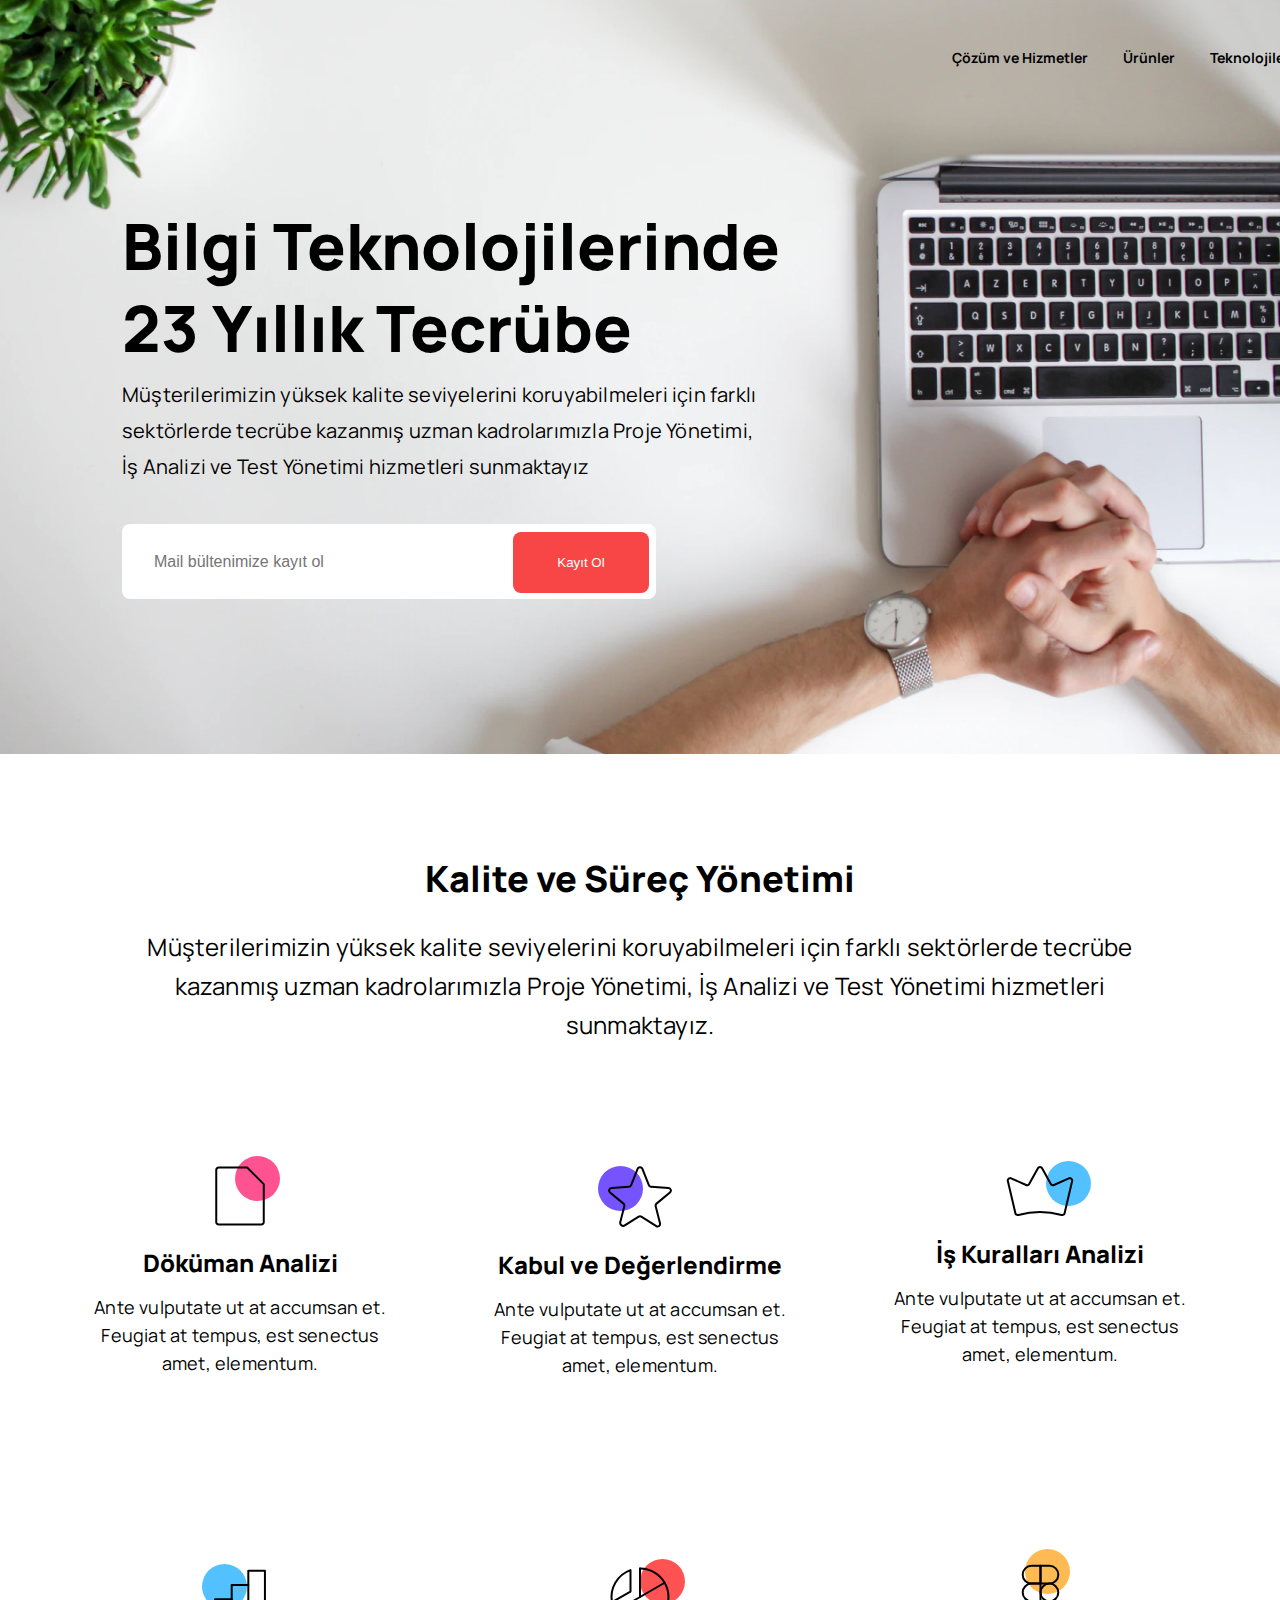
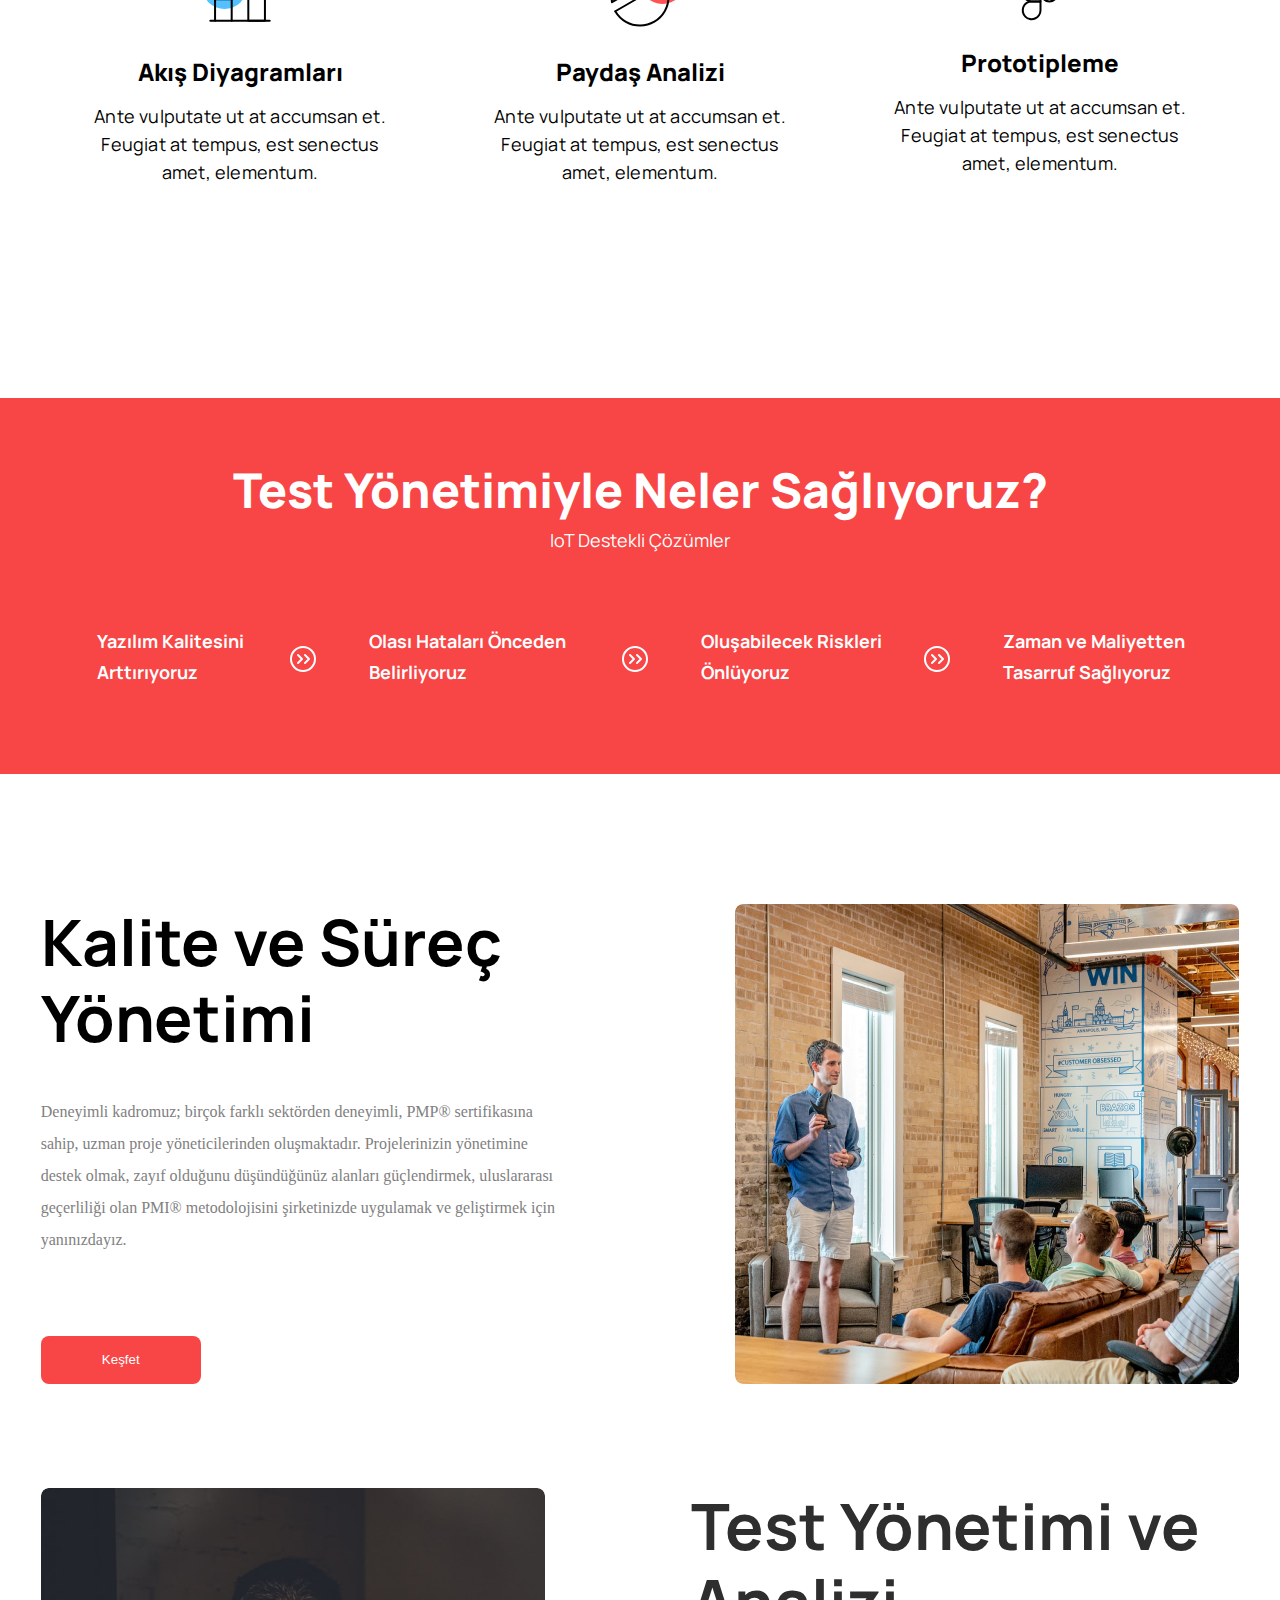
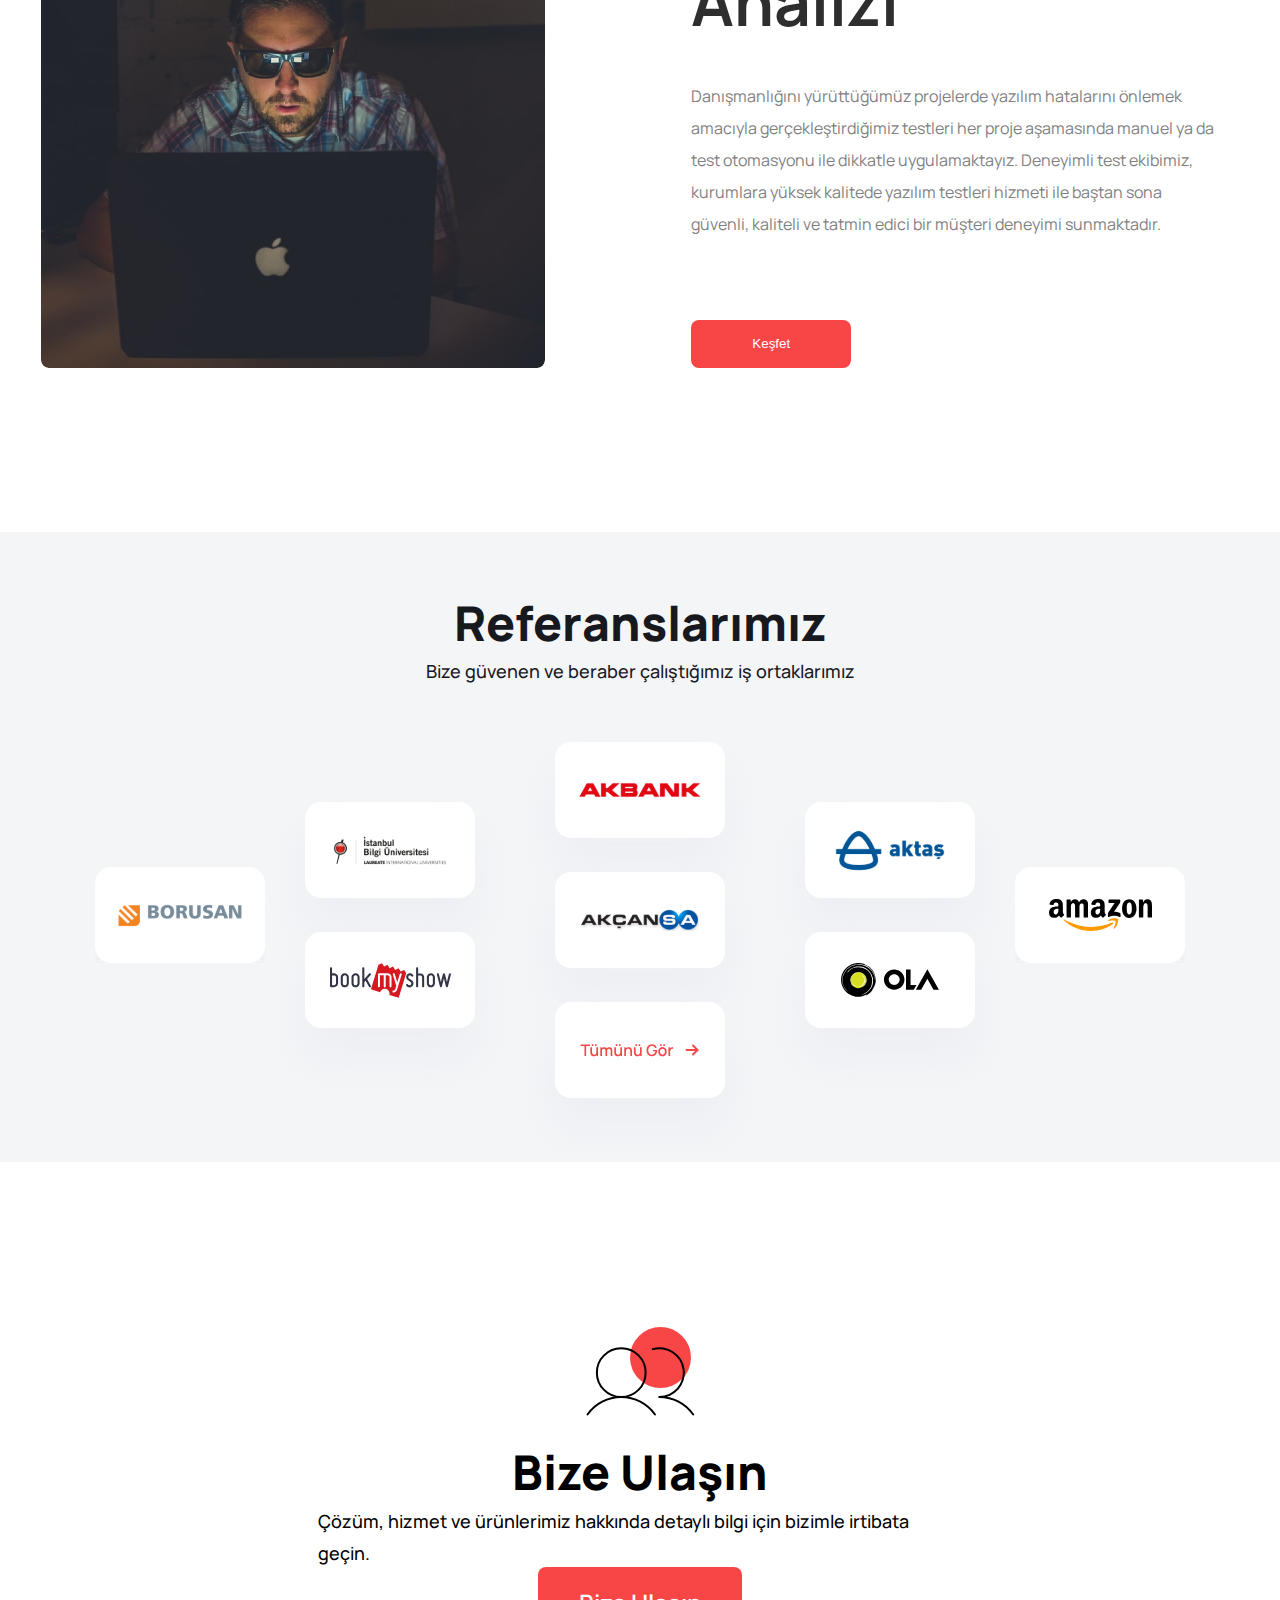
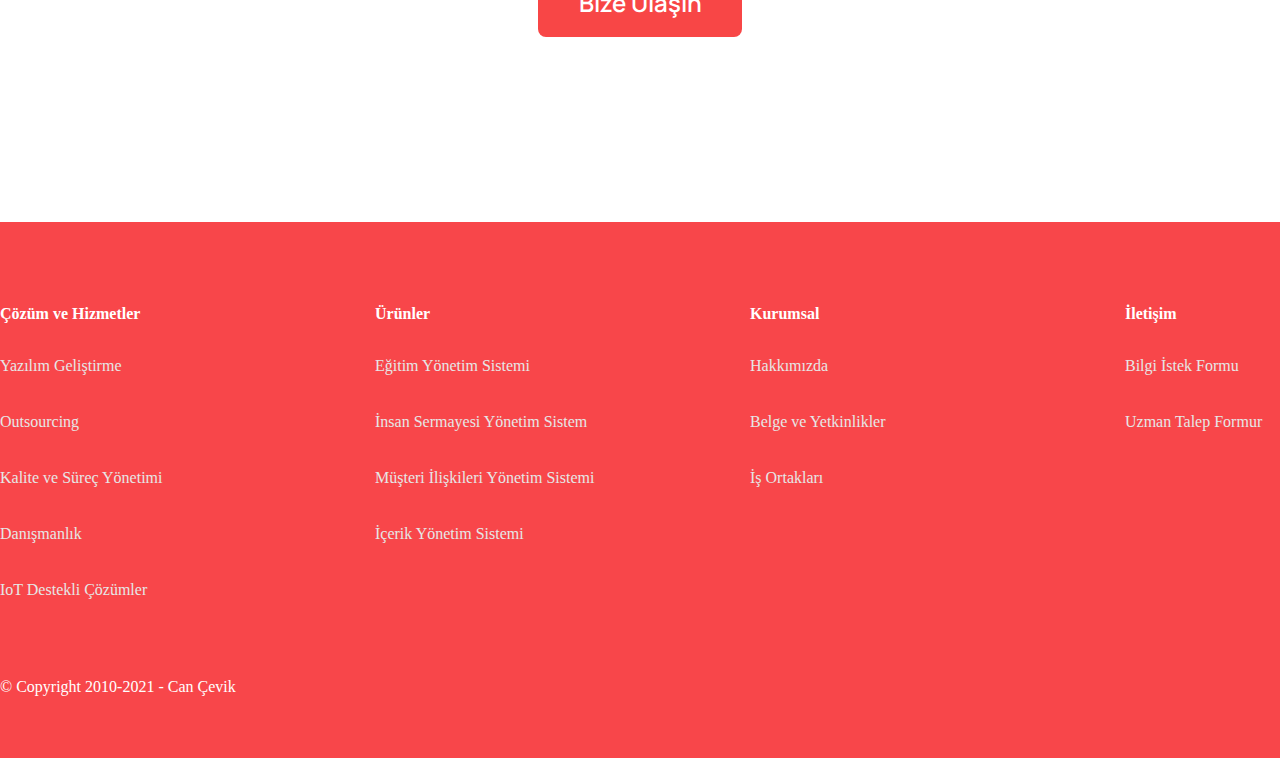
==== index.html @ ff7a82fe "fixed hamburger-menu" ====
<!DOCTYPE html>
<html lang="en">
<head>
    <meta charset="UTF-8">
    <title>Title</title>
    <meta charset="UTF-8">
    <meta name="viewport"
          content="width=device-width, user-scalable=no, initial-scale=1.0, maximum-scale=1.0, minimum-scale=1.0">
    <meta http-equiv="X-UA-Compatible" content="ie=edge">
    <link rel="stylesheet" href="style.css">
    <link rel="preconnect" href="https://fonts.googleapis.com">
    <link rel="preconnect" href="https://fonts.gstatic.com" crossorigin>
    <link href="https://fonts.googleapis.com/css2?family=Manrope:wght@200&display=swap" rel="stylesheet">
    <link rel="preconnect" href="https://fonts.gstatic.com" crossorigin>

    <link rel="preconnect" href="https://fonts.googleapis.com">
    <link rel="preconnect" href="https://fonts.gstatic.com" crossorigin>
</head>

<body>
<header>
    <div class="headerImg">
        <section class="container">
            <div class="sectionHeader">

                <div class="hamburger-menu">
                    <input id="menu__toggle" type="checkbox" />
                    <label class="menu__btn" for="menu__toggle">
                        <span></span>
                    </label>
                    <ul class="menu__box">
                        <li><a class="menu__item" href="#">Çözüm ve Hizmetler</a></li>
                        <li><a class="menu__item" href="#">Ürünler</a></li>
                        <li><a class="menu__item" href="#">Teknolojiler</a></li>
                        <li><a class="menu__item" href="#">İnsan Kaynakları</a></li>
                        <li><a class="menu__item" href="#">Kurumsal</a></li>
                    </ul>
                    <button class="btn1">İletişim</button>
                </div>

                <div class="links">
                    <ul>
                        <li class="headerLinks">
                            <a class="rel" href="#">
                                Çözüm ve Hizmetler
                            </a>
                        </li>
                        <li>
                            <a class="rel" href="#">
                                Ürünler
                            </a>
                        </li>
                        <li>
                            <a class="rel" href="#">
                                Teknolojiler
                            </a>
                        </li>
                        <li>
                            <a class="rel" href="#">
                                İnsan Kaynakları
                            </a>
                        </li>
                        <li>
                            <a class="rel" href="#">
                                Kurumsal
                            </a>
                        </li>
                        <button class="btn1">İletişim</button>
                    </ul>
                </div>
                <div class="headerInfo">
                    <h1 class="hText">Bilgi Teknolojilerinde 23 Yıllık Tecrübe</h1>
                    <h1 class="hText1">Müşterilerimizin yüksek kalite seviyelerini koruyabilmeleri için farklı sektörlerde tecrübe kazanmış uzman kadrolarımızla Proje Yönetimi, İş Analizi ve Test Yönetimi hizmetleri sunmaktayız</h1>
                    <div class="input_Button">
                        <input class="inputText" type="text"  placeholder="Mail bültenimize kayıt ol">
                        <button class="btn2">Kayıt Ol</button>
                    </div>
                </div>
            </div>
        </section>
    </div>
</header>

<div>
    <h1 class="bodyText">Kalite ve Süreç Yönetimi</h1>
    <h1 class="bodyText1">Müşterilerimizin yüksek kalite seviyelerini koruyabilmeleri için farklı sektörlerde tecrübe kazanmış uzman kadrolarımızla Proje Yönetimi, İş Analizi ve Test Yönetimi hizmetleri sunmaktayız.</h1>
</div>

<section class="container">
    <div class="sectionWrapper">
        <div class="wrapper">
            <div class="card">
                <div>
                    <img class="pinkBall" src="Images/PinkEllipse.svg" alt="pinkEllipse">
                    <img class="vectors" src="Images/VectorFile.svg" alt="vector">
                </div>
                <h1 class="cardInfo">Döküman Analizi</h1>
                <h1 class="cardText">Ante vulputate ut at accumsan et. Feugiat at tempus, est senectus amet, elementum.</h1>
            </div>
            <div class="card">
                <div>
                    <img class="purpleBall" src="Images/PurpleElipse.svg" alt="purpleEllipse">
                    <img class="vectors" src="Images/VectorStar.svg" alt="vector">
                </div>
                <h1 class="cardInfo">Kabul ve Değerlendirme</h1>
                <h1 class="cardText">Ante vulputate ut at accumsan et. Feugiat at tempus, est senectus amet, elementum.</h1>
            </div>
            <div class="card">
                <div>
                    <img class="blueBall" src="Images/BlueElipse.svg" alt="blueEllipse">
                    <img class="vectors" src="Images/VectorCrown.svg" alt="vector">
                </div>

                <h1 class="cardInfo">İş Kuralları Analizi</h1>
                <h1 class="cardText">Ante vulputate ut at accumsan et. Feugiat at tempus, est senectus amet, elementum.</h1>
            </div>
            <div class="card">
                <div>
                    <img class="blueBall1" src="Images/BlueElipse.svg" alt="blueEllipse1">
                    <img class="vectors" src="Images/ChartBar.svg" alt="vector">
                </div>

                <h1 class="cardInfo">Akış Diyagramları</h1>
                <h1 class="cardText">Ante vulputate ut at accumsan et. Feugiat at tempus, est senectus amet, elementum.</h1>
            </div>
            <div class="card">
                <div>
                    <img class="redBall" src="Images/RedEllipse.svg" alt="redEllipse">
                    <img class="vectors" src="Images/ChartPieSlice.svg" alt="vector">
                </div>

                <h1 class="cardInfo">Paydaş Analizi</h1>
                <h1 class="cardText">Ante vulputate ut at accumsan et. Feugiat at tempus, est senectus amet, elementum.</h1>
            </div>
            <div class="card">
                <div>
                    <img class="yellowBall" src="Images/YellowEllipse.svg" alt="yellowEllipse">
                    <img class="vectors" src="Images/FigmaLogo.svg" alt="vector">
                </div>

                <h1 class="cardInfo">Prototipleme</h1>
                <h1 class="cardText">Ante vulputate ut at accumsan et. Feugiat at tempus, est senectus amet, elementum.</h1>
            </div>
        </div>
    </div>
</section>

<section class="container">
    <div class="sectionRedBackground">
        <div class="backgroundRed">
            <div class="title">
                <h1 class="sectionTitle">Test Yönetimiyle Neler Sağlıyoruz?</h1>
                <h1 class="description">IoT Destekli Çözümler</h1>
            </div>
            <div class="block">
                <div class="firstBlock">
                    <h1 class="insideTitle">Yazılım Kalitesini Arttırıyoruz</h1>
                    <img class="circle"  src="Images/CaretCircleDoubleRight.svg" alt="">
                </div>
                <div class="secondBlock">
                    <h1 class="insideTitle2">Olası Hataları Önceden Belirliyoruz</h1>
                    <img class="circle" src="Images/CaretCircleDoubleRight.svg" alt="">
                </div>
                <div class="thirdBlock">
                    <h1 class="insideTitle3">Oluşabilecek Riskleri Önlüyoruz</h1>
                    <img class="circle" src="Images/CaretCircleDoubleRight.svg" alt="">
                </div>
                <div class="fourthBlock">
                    <h1 class="insideTitle4">Zaman ve Maliyetten Tasarruf Sağlıyoruz</h1>
                </div>
            </div>
        </div>
    </div>
</section>

<section class="container">
    <div class="sectionContainer">
        <div class="insideCont">
            <h1 class="bodyText2">Kalite ve Süreç Yönetimi</h1>
            <h1 class="bodyText3">Deneyimli kadromuz; birçok farklı sektörden deneyimli, PMP® sertifikasına sahip, uzman proje yöneticilerinden oluşmaktadır. Projelerinizin yönetimine destek olmak, zayıf olduğunu düşündüğünüz alanları güçlendirmek, uluslararası geçerliliği olan PMI® metodolojisini şirketinizde uygulamak ve geliştirmek için yanınızdayız.</h1>
            <button class="btn3">Keşfet</button>
        </div>
        <div class="illustrationCon">
            <img class="illustration" src="Images/Illustration.png" alt="">
        </div>
    </div>
    <div class="section_container">
        <div class="illustrationCon2">
            <img class="illustration2" src="Images/Illustration2.png" alt="">
        </div>
        <div class="insideCont2">
            <h1 class="bodyText4">Test Yönetimi ve Analizi</h1>
            <h1 class="bodyText5">Danışmanlığını yürüttüğümüz projelerde yazılım hatalarını önlemek amacıyla gerçekleştirdiğimiz testleri her proje aşamasında manuel ya da test otomasyonu ile dikkatle uygulamaktayız. Deneyimli test ekibimiz, kurumlara yüksek kalitede yazılım testleri hizmeti ile baştan sona güvenli, kaliteli ve tatmin edici bir müşteri deneyimi sunmaktadır.</h1>
            <button class="btn3">Keşfet</button>
        </div>
    </div>
</section>

<section class="container">
    <div class="ad">
        <div class="sectionServices">
            <div class="titleServices">
                <h1>Referanslarımız</h1>
            </div>
            <div class="descriptionServices">
                <h1>Bize güvenen ve beraber çalıştığımız iş ortaklarımız</h1>
            </div>
            <div class="block">
                <div class="imageBlock">
                    <div class="first_img">
                        <img src="Images/1service.svg" alt="">
                    </div>
                    <div class="second_img">
                        <img src="Images/2service.svg" alt="">
                        <img src="Images/3service.svg" alt="">
                    </div>
                    <div class="third_img">
                        <img src="Images/4service.svg" alt="">
                        <img src="Images/5service.svg" alt="">
                        <img src="Images/6service.svg" alt="">
                    </div>
                    <div class="fourth_img">
                        <img src="Images/7service.svg" alt="">
                        <img src="Images/8service.svg" alt="">
                    </div>
                    <div class="fifth_img">
                        <img src="Images/9service.svg" alt="">
                    </div>
                </div>
            </div>
        </div>
    </div>
</section>

<section class="container">
    <div class="sectionUsers">
        <div class="users">
            <img class="redEllipse" src="Images/redBall2.svg" alt="redBall1">
            <img class="usersImg" src="Images/Users.svg" alt="ImageUsers">
        </div>
        <div class="titleUsers">
            <h1 class="usersLabel">Bize Ulaşın</h1>
            <h1 class="usersDescription">Çözüm, hizmet ve ürünlerimiz hakkında detaylı bilgi için bizimle irtibata geçin.</h1>
        </div>
        <div class="btn4Block">
            <button class="btn4">Bize Ulaşın</button>
        </div>
    </div>
</section>
</body>


<footer class="footer">
    <section class="container">
        <div class="footerSection">
            <div class="link">
                <h2>Çözüm ve Hizmetler</h2>
                <nav class="footerLinks">
                    <ul class="text_links">
                        <li>
                            <a class="text" href="#">Yazılım Geliştirme</a>
                        </li>
                        <li>
                            <a class="text" href="#">Outsourcing</a>
                        </li>
                        <li>
                            <a class="text" href="#">Kalite ve Süreç Yönetimi</a>
                        </li>
                        <li>
                            <a class="text" href="#">Danışmanlık</a>
                        </li>
                        <li>
                            <a class="text" href="#">IoT Destekli Çözümler</a>
                        </li>
                    </ul>
                </nav>
            </div>
            <div class="title2">
                <h2>Ürünler</h2>
                <nav class="footerLinks">
                    <ul class="text_links">
                        <li>
                            <a class="text" href="#">Eğitim Yönetim Sistemi</a>
                        </li>
                        <li>
                            <a class="text" href="#">İnsan Sermayesi Yönetim Sistem</a>
                        </li>
                        <li>
                            <a class="text" href="#">Müşteri İlişkileri Yönetim Sistemi</a>
                        </li>
                        <li>
                            <a class="text" href="#">İçerik Yönetim Sistemi</a>
                        </li>
                    </ul>
                </nav>
            </div>
            <div class="title2">
                <h2>Kurumsal</h2>
                <nav class="footerLinks">
                    <ul class="text_links">
                        <li>
                            <a class="text" href="#">Hakkımızda</a>
                        </li>
                        <li>
                            <a class="text" href="#">Belge ve Yetkinlikler</a>
                        </li>
                        <li>
                            <a class="text" href="#">İş Ortakları</a>
                        </li>
                    </ul>
                </nav>
            </div>
            <div class="title2">
                <h2>İletişim</h2>
                <nav class="footerLinks">
                    <ul class="text_links">
                        <li>
                            <a class="text" href="#">Bilgi İstek Formu</a>
                        </li>
                        <li>
                            <a class="text" href="#">Uzman Talep Formur</a>
                        </li>
                    </ul>
                </nav>
            </div>
        </div>

        <div class="lowerBLock">
            <div class="textFooter">
                <h2 class="footerText">© Copyright 2010-2021 - Can Çevik</h2>
            </div>
            <div class="logs">
                <img src="Images/MediumLogo.svg" alt="">
                <img src="Images/LinkedinLogo.svg" alt="">
                <img src="Images/TwitterLogo.svg" alt="">
                <img src="Images/InstagramLogo.svg" alt="">
                <img src="Images/FacebookLogo.svg" alt="">
            </div>
        </div>
    </section>
</footer>
</html>
---- style.css ----
body {
    padding: 0;
    margin: 0;
}

.container{
    width: 100%;
}

.sectionHeader{
    width: 1800px;
    margin: 0 auto;
}

.headerImg{
    background: url(Images/Rectangle1.png) no-repeat;
    background-size: 100% 100%;
    width: 100%;
    height: 754px;
}

/*hamburger-menu*/
.hamburger-menu{
    display: none;
}

.menu__btn {
    align-items: center;
    position: absolute;
    top: 43px;
    left: 25px;
    width: 26px;
    cursor: pointer;
}

.menu__btn > span,
.menu__btn > span::before,
.menu__btn > span::after {
    position: absolute;
    width: 25px;
    height: 3px;
    background-color: #616161;
    z-index:2;
}
.menu__btn > span::before {
    content: '';
    top: -8px;
}
.menu__btn > span::after {
    content: '';
    top: 8px;
}

.menu__box {
    text-align: center;
    display: block;
    position: absolute;
    top: 0;
    left: -100%;
    width: 100%;
    height: 215px;
    margin: 0;
    padding: 70px 0;
    list-style: none;
    z-index: 1;
    background-color: #ECEFF1;
    box-shadow: 1px 0 6px rgba(0, 0, 0, .2);
}

.menu__item {
    margin-left: 0;
    display: block;
    padding: 12px;
    color: #333;
    font-family: Manrope;
    font-size: 18px;
    font-weight: 600;
    text-decoration: none;
}
.menu__item:hover {
    text-decoration: underline;
}

#menu__toggle {
    opacity: 0;
}

#menu__toggle:checked ~ .menu__btn > span {
    transform: rotate(45deg);
}
#menu__toggle:checked ~ .menu__btn > span::before {
    top: 0;
    transform: rotate(0);
}
#menu__toggle:checked ~ .menu__btn > span::after {
    top: 0;
    transform: rotate(90deg);
}
#menu__toggle:checked ~ .menu__box {
    visibility: visible;
    left: 0;
}

.links ul{
    justify-content: flex-end;
    align-items: center;
    display: flex;
    padding-top: 50px;
    height: 15px;
    margin-right: 130px;
}

.rel:hover{
    text-decoration: underline;
}

ul{
    margin-top: 0;
    list-style-type: none;
}

li a{
    font-family: Manrope;
    text-decoration: none;
    color: #000000;
    margin-left: 35px;
    font-weight: 700;
    font-size: 14px;
}

.headerLinks{
    list-style-type: none;
    font-family: Manrope;
    font-size: 10px;
    text-align: center;
}

.btn1{
    background-color: #F84646;
    width: 91px;
    height: 40px;
    margin-left: 40px;
    top: 20px;
    border-radius: 5px;
    color: #FFFFFF;
    border: none;
    display: flex;
    flex-direction: row;
    justify-content: center;
    align-items: center;
    padding: 10px 20px;
}

.btn1:hover{
    background: #d44242;
    cursor: pointer;
}

.hText{
    width: 665px;
    height: 164px;
    top: 160px;
    font-family: Manrope;
    font-style: normal;
    font-weight: 800;
    font-size: 64px;
    line-height: 82px;
}

.hText1{
    width: 650px;
    height: 99px;

    margin-top: -35px;
    font-family: Manrope;
    font-style: normal;
    font-weight: 400;
    font-size: 20px;
    line-height: 36px;
    letter-spacing: 0.2px;
    color: #000000;
}

.inputText{
    margin-top: 35px;
    font-size: 16px;
    padding-left: 32px;
    padding-right: 202px;
    width: 300px;
    height: 73px;
    left: 122px;
    border-radius: 8px;
    border-style: none;
}

.headerInfo{
    padding-left: 122px;
    margin-top: 140px;
}

.bodyText{
    margin-top: 100px;
    font-family: Manrope;
    font-style: normal;
    font-weight: 800;
    font-size: 36px;
    line-height: 49px;
    text-align: center;
}

.bodyText1{
    margin-left: auto;
    margin-right: auto;
    text-align: center;
    width: 994px;
    height: 109px;
    font-family: Manrope;
    font-style: normal;
    font-weight: normal;
    font-size: 24px;
    line-height: 39px;
    letter-spacing: 0.2px;
}

.btn2{
    position: relative;
    left: -147px;
    background-color: #F84646;
    width: 136px;
    height: 61px;
    border-radius: 8px;
    border: none;
    color: #FFFFFF;
}

.btn2:hover{
    background: #d44242;
    cursor: pointer;
}

.sectionWrapper{
    display: flex;
    flex-direction: row;
    width: 1200px;
    margin: 0 auto;
    margin-top: 30px;
}

.wrapper {
    margin-top: 100px;
    display: grid;
    grid-template-columns: 1fr 1fr 1fr;
    grid-column-gap: -20px;
    background: #e3e8e5;
    width: 100%;
    height: 800px;
}

.card{
    text-align: center;
    margin-left: auto;
    margin-right: auto;
    background: white;
    width: 100%;
    height: auto;
}

.cardInfo{
    margin-left: auto;
    margin-right: auto;
    width: 284px;
    height: 31px;
    font-family: Manrope;
    font-style: normal;
    font-weight: 800;
    font-size: 24px;
    line-height: 33px;
}

.cardText{
    margin-left: auto;
    margin-right: auto;
    width: 298px;
    height: 84px;
    font-family: Manrope;
    font-style: normal;
    font-weight: normal;
    font-size: 18px;
    line-height: 28px;
    letter-spacing: 0.2px;
}

.vectors{
    text-align: center;
}

.vectors{
    position: relative;
}

.vectors:hover{
    cursor: pointer;
}

.cardInfo:hover{
    text-decoration: underline;
    cursor: pointer;
}

.pinkBall{
    position: absolute;
    margin-left: 20px;
    margin-top: -10px;
}

.purpleBall{
    position: absolute;
    margin-left: -10px;
}

.blueBall{
    position: absolute;
    margin-left: 40px;
    margin-top: -5px;
}

.blueBall1{
    position: absolute;
    margin-top: 5px;
}

.redBall{
    position: absolute;
    margin-left: 38px;
}

.yellowBall{
    position: absolute;
    margin-top: -10px;
    margin-left: 18px;
}

.sectionRedBackground{
    width: 100%;
    margin: 0 auto;
}

.backgroundRed{
    width: 100%;
    background: #F84646;
    height: 376px;
}

.bodyText2{
    width: 608px;
    height: 152px;
    font-family: Manrope;
    font-style: normal;
    font-weight: bold;
    font-size: 64px;
    line-height: 76px;
}

.title{
    width: 100%;
    margin: 0 auto;
}

.sectionTitle {
    margin-left: auto;
    margin-right: auto;
    text-align: center;
    padding-top: 60px;
    width: 836px;
    height: 64px;
    font-family: Manrope;
    font-style: normal;
    font-weight: 800;
    font-size: 48px;
    line-height: 64px;
    font-feature-settings: 'liga' off;
    color: #FFFFFF;
}

.description{
    text-align: center;
    margin-top: -30px;
    margin-left: auto;
    margin-right: auto;
    width: 836px;
    height: 32px;
    font-family: Manrope;
    font-style: normal;
    font-weight: normal;
    font-size: 18px;
    line-height: 32px;
    font-feature-settings: 'liga' off;
    color: #FFFFFF;
}

.insideTitle{
    display: flex;
    width: 170px;
    height: 62px;
    margin-left: 50px;
    font-family: Manrope;
    font-style: normal;
    font-weight: bold;
    font-size: 18px;
    line-height: 31px;
    font-feature-settings: 'liga' off;
    color: #FFFFFF;
}

.insideTitle:hover{
    text-decoration: underline;
    cursor: pointer;
}

.block{
    justify-content: center;
    margin-top: 70px;
    display: flex;
}

.firstBlock{
    display: flex;
}

.insideTitle2{
    width: 230px;
    height: 62px;
    margin-left: 50px;
    font-family: Manrope;
    font-style: normal;
    font-weight: bold;
    font-size: 18px;
    line-height: 31px;
    font-feature-settings: 'liga' off;
    color: #FFFFFF;
}

.insideTitle2:hover{
    text-decoration: underline;
    cursor: pointer;
}

.secondBlock{
    display: flex;
}

.circle{
    width: 32px;
    height: 32px;
    margin-top: 30px;
    margin-left: 20px;
}

.thirdBlock{
    display: flex;
}

.insideTitle3{
    width: 200px;
    height: 62px;
    margin-left: 50px;
    font-family: Manrope;
    font-style: normal;
    font-weight: bold;
    font-size: 18px;
    line-height: 31px;
    font-feature-settings: 'liga' off;
    color: #FFFFFF;
}

.insideTitle3:hover{
    text-decoration: underline;
    cursor: pointer;
}

.insideTitle4{
    width: 230px;
    height: 62px;
    margin-left: 50px;
    font-family: Manrope;
    font-style: normal;
    font-weight: bold;
    font-size: 18px;
    line-height: 31px;
    font-feature-settings: 'liga' off;
    color: #FFFFFF;
}

.insideTitle4:hover{
    text-decoration: underline;
    cursor: pointer;
}

.bodyText2{
    margin: 0;
    width: 520px;
    height: 152px;
    font-family: Manrope;
    font-style: normal;
    font-weight: bold;
    font-size: 64px;
    line-height: 76px;
}

.sectionContainer{
    justify-content: space-between;
    display: flex;
    flex-direction: row;
    width: 1200px;
    margin: 0 auto;
    margin-top: 130px;
}

.insideCont{
    margin: 0 auto;
}

.insideCont2{
    margin: 0 auto;
    padding-left: 145px;
}

.bodyText3{
    margin-top:40px;
    width: 523px;
    height: 160px;
    font-style: normal;
    font-weight: normal;
    font-size: 16px;
    line-height: 32px;
    color: #808080;
}

.illustration{
    width: 504px;
    height: 480px;
    border-radius: 8px;
}

.illustrationCon{
    padding-left: 170px;
    margin: 0 auto;
}

.illustrationCon2{
    margin: 0 auto;
}

.btn3{
    flex-direction: row;
    justify-content: center;
    margin-top: 69px;
    align-items: center;
    width: 160px;
    height: 48px;
    background: #F84646;
    border-radius: 8px;
    border: none;
    color: white;
}

.btn3:hover{
    background: #d44242;
    cursor: pointer;
}

.section_container{
    justify-content: space-between;
    display: flex;
    flex-direction: row;
    width: 1200px;
    margin: 0 auto;
    margin-top: 100px;
}

.insideCont2{
    margin: 0 auto;
}

.illustration2{
    width: 504px;
    height: 480px;
    border-radius: 8px;
}

.bodyText4{
    margin: 0px;
    width: 548px;
    height: 152px;
    font-family: Manrope;
    font-style: normal;
    font-weight: bold;
    font-size: 64px;
    line-height: 76px;
    color: #2E2E2E;
}

.bodyText5{
    width: 523px;
    height: 160px;
    margin-top:40px;
    font-family: Manrope;
    font-style: normal;
    font-weight: normal;
    font-size: 16px;
    line-height: 32px;
    color: #808080;
}

.services{
    width: 100%;
    margin-top: 160px;
    height: 603px;
    background: #F4F5F7;
}

.sectionServices{
    width: 900px;
    margin: 0 auto;
}

.ad{
    display: flex;
    flex-direction: column;
    margin-top: 160px;
    height: 630px;
    background: #F4F5F7;
    color: #18191F;
}

.block{
    padding-top: 45px;
    width: 700px;
    margin: 0 auto;
}

.titleServices{
    margin: 0 auto;
    text-align: center;
    padding-top: 59px;
}

.titleServices h1{
    margin: 0;
    font-family: Manrope;
    height: 64px;
    font-size: 48px;
    font-weight: 800;
    line-height: 64px;
}

.descriptionServices{
    margin: 0 auto;
    text-align: center;
}

.descriptionServices h1{
    font-family: Manrope;
    margin: 0;
    font-size: 18px;
    font-weight: 500;
    line-height: 32px;
}

.imageBlock{
    display: flex;
    align-items: center;
}

.imageBlock img{
    margin-bottom: -50px;
}

.first_img{
    padding-bottom: 60px;
}

.fifth_img{
    padding-bottom: 60px;
}

.sectionUsers{
    width: 1200px;
    margin: 0 auto;
}

.users{
    text-align: center;
}

.usersImg{
    position: relative;
    margin-top: 160px;
}

.redEllipse {
    position: absolute;
    margin-top: 165px;
    margin-left: 50px;
}

.usersLabel{
    margin-top: 10px;
    margin-left: auto;
    margin-right: auto;
    width: 256px;
    height: 32px;
    font-family: Manrope;
    font-style: normal;
    font-weight: 800;
    font-size: 48px;
    line-height: 32px;
}

.usersDescription{
    margin-top: -15px;
    margin-left: auto;
    margin-right: auto;
    width: 645px;
    height: 32px;
    font-family: Manrope;
    font-style: normal;
    font-weight: 500;
    font-size: 18px;
    line-height: 32px;
}

.btn4{
    justify-content: center;
    align-items: center;
    width: 204px;
    height: 70px;
    color: #FFFFFF;
    background: #F84646;
    border-radius: 8px;
    border: none;
    font-family: Manrope;
    font-style: normal;
    font-weight: 600;
    font-size: 24px;
}

.btn4:hover{
    background: #d44242;
    cursor: pointer;
}

.btn4Block{
    margin-top: 30px;
    display: flex;
    justify-content: center;
}

.footer{
    background: #F8464A;
    height: 536px;
    margin-top: 185px;
}

.footerSection{
    width: 1500px;
    margin: 0 auto;
    display: grid;
    grid-template-columns: 1fr 1fr 1fr 1fr;
}

.text_links{
    padding: 0;
}

.text_links li{
    margin-top: 24px;
}

.link h2{
    font-family: Inter;
    font-style: normal;
    font-weight: bold;
    font-size: 16px;
    line-height: 24px;
    color: #FFFFFF;
    margin-top: 80px;
}

.title2 h2{
    font-family: Inter;
    font-style: normal;
    font-weight: bold;
    font-size: 16px;
    line-height: 24px;
    color: #FFFFFF;
    margin-top: 80px;
}

.footerLinks li{
    list-style-type: none;
    font-size: 16px;
    font-weight: 400;
    line-height: 32px;
}

.text{
    font-family: Inter;
    font-style: normal;
    font-weight: normal;
    font-size: 16px;
    line-height: 32px;
    margin-left: 0;
    text-decoration: none;
    color: #E6E6E6;
}

.lowerBLock{
    display: flex;
    width: 1500px;
    margin: 0 auto;
    margin-top: 35px;
}

.footerText{
    width: 400px;
    height: 32px;
    font-family: Inter;
    font-style: normal;
    font-weight: normal;
    font-size: 16px;
    line-height: 32px;
    color: #FFFFFF;
}

.text:hover{
    text-decoration: underline;
}

.logs{
    margin-left: 870px;
}

.logs img:hover{
    cursor: pointer;
    opacity: 0.33;
}

.logs img{
    padding-left: 10px;
}

@media only screen and (max-width: 1170px){
    .sectionWrapper{
        width: 1100px;
    }
}

@media only screen and (max-width: 1080px){
    .sectionWrapper{
        width: 900px;
    }
    .wrapper{
        display: grid;
        grid-template-columns: 1fr 1fr;
    }
}

@media only screen and (max-width: 980px){
    .bodyText1 {
        width: 800px;
        height: 150px;
    }

    .wrapper{
        margin-top: 20px;
    }

    .sectionWrapper{
        margin-top: 30px;
    }
}

@media only screen and (max-width: 850px){
    .sectionWrapper{
        width: 700px;
    }
    .wrapper{
        display: grid;
        grid-template-columns: 1fr 1fr;
    }
}

@media only screen and (max-width: 800px) {
    .bodyText1 {
        width: 500px;
        height: 200px;
    }
}

@media only screen and (max-width: 690px){
    .sectionWrapper{
        width: 600px;
    }
    .wrapper{
        display: grid;
        grid-template-columns: 1fr;
    }
}

@media only screen and (max-width: 600px){
    .sectionWrapper{
        width: 500px;
    }
}

/*adaptation for phone*/
@media only screen and (max-width: 576px) {

    /*header adaptation*/
    .sectionHeader{
        width: 335px;
    }

    .input_Button{
        text-align: center;
        margin: 0 auto;
    }

    .inputText{
        padding-left: 21px;
        width: 150px;
        height: 60px;
        padding-right: 164px;
        font-size: 14px;
    }

    .headerImg{
        background-size: cover;
        background: url(Images/Rectangle1.png) no-repeat center center;
        height: 601px;
    }

    /*hamburger menu show*/
    .hamburger-menu{
        display: block;
    }

    .btn1{
        display: flex;
        position: absolute;
        top: 25px;
        right: 25px;
        font-weight: bold;
        font-size: 14px;
    }

    .links ul{
        display: none;
    }

    .headerInfo{
        margin-top: 40px;
        padding-left: 0;
    }

    .hText{
        margin-top: 61px;
        width: 335px;
        height: 160px;
        font-size: 42px;
        line-height: 57px;
        text-align: center;
    }

    .hText1{
        width: 335px;
        height: 87px;
        font-size: 12px;
        line-height: 23px;
        text-align: center;
        margin-top: 30px;
    }

    .btn2{
        top: -57px;
        width: 90px;
        height: 50px;
        left: 115px;
    }

    /*first block adaptation*/
    .bodyText{
        width: 286px;
        height: 31px;
        font-weight: 800;
        font-size: 24px;
        line-height: 33px;
    }

    .bodyText1 {
        width: 334px;
        height: 109px;
        font-size: 12px;
        line-height: 22px;
    }

    .bodyText{
        margin-top: 60px;
        width: 286px;
        height: 31px;
        margin-left: auto;
        margin-right: auto;
        font-size: 24px;
    }

    .sectionWrapper{
        width: 335px;
    }

    .cardInfo{
        width: 284px;
        height: 31px;
        font-weight: 800;
        font-size: 24px;
        line-height: 33px;
    }

    .cardText{
        width: 298px;
        height: 84px;
        font-size: 18px;
        line-height: 28px;
        margin-top: 2px;
    }

    /*Red background adaptation*/
    .backgroundRed{
        margin-top: 700px;
        height: 880px;
    }

    .sectionTitle{
        padding-top: 40px;
        width: 335px;
        height: 94px;
        font-size: 36px;
        line-height: 47px;
        text-align: center;
    }

    .description{
        width: 190px;
        height: 32px;
        font-size: 14px;
        line-height: 32px;
        text-align: center;
    }

    .block{
        width: 100%;
        display: flex;
        flex-direction: column;
        align-items: center;
    }

    .firstBlock{
        display: flex;
        flex-direction: column;
        align-items: center;
    }

    .insideTitle{
        margin: 0;
        text-align: center;
    }

    .insideTitle2{
        margin: 0;
        text-align: center;
    }

    .insideTitle3{
        margin: 0;
        text-align: center;
    }

    .insideTitle4{
        margin: 0;
        text-align: center;
    }

    .secondBlock{
        display: flex;
        flex-direction: column;
        align-items: center;
        margin-top: 44px;
    }

    .thirdBlock{
        margin-top: 44px;
        display: flex;
        flex-direction: column;
        align-items: center;
    }

    .fourthBlock{
        margin-top: 44px;
        display: flex;
        flex-direction: column;
    }

    .circle{
        transform: rotate(90deg);
        margin-top: 44px;
        margin-right: auto;
        margin-left: auto;
    }


    /*fourth block adaptation*/
    .sectionContainer{
        display: flex;
        flex-direction: column;
        width: 100%;
    }

    .insideCont{
        order: 2;
    }

    .illustrationCon{
        padding-left: 0;
    }

    .illustration{
        order: 1;
        width: 335px;
        height: 312px;
    }

    .bodyText2{
        padding-top: 30px;
        width: 335px;
        height: 83px;
        font-family: Manrope;
        font-style: normal;
        font-weight: bold;
        font-size: 36px;
        line-height: 41px;
        text-align: center;
    }

    .bodyText3{

        width: 336px;
        height: 200px;
        font-family: Manrope;
        font-style: normal;
        font-weight: normal;
        font-size: 14px;
        line-height: 28px;
        text-align: center;
    }

    .btn3{
        margin-top: 40px;
        width: 338px;
        height: 48px;
    }

    .section_container{
        display: flex;
        flex-direction: column;
        width: 100%;
    }

    .insideCont2{
        order: 1;
        padding-left: 0;
    }

    .illustrationCon2{
        padding-left: 0;
    }

    .illustration2{
        order: 2;
        width: 335px;
        height: 312px;
    }

    .bodyText4{
        padding-top: 30px;
        width: 335px;
        height: 83px;
        font-family: Manrope;
        font-style: normal;
        font-weight: bold;
        font-size: 36px;
        line-height: 41px;
        text-align: center;
    }

    .bodyText5{
        width: 336px;
        height: 200px;
        font-family: Manrope;
        font-style: normal;
        font-weight: normal;
        font-size: 14px;
        line-height: 28px;
        text-align: center;
    }

    .sectionServices{
        width: 250px;
    }

    .titleServices h1{
        margin-left: auto;
        margin-right: auto;
        width: 274px;
        height: 42px;
        font-family: Manrope;
        font-style: normal;
        font-weight: bold;
        font-size: 36px;
        line-height: 41px;
        text-align: center;
    }

    .imageBlock{
        flex-direction: column;
    }

    .ad{
        width: 100%;
        height: 1000px;
        margin-top: 90px;
    }

    .fourth_img{
        display: none;
    }

    .fifth_img{
        display: none;
    }

    .sectionUsers{
        width: 100%;
    }

    .redEllipse {
        position: absolute;
        margin-top: 100px;
        margin-left: 50px;
    }

    .usersLabel{
        width: 192px;
        height: 32px;
        font-family: Manrope;
        font-style: normal;
        font-weight: 800;
        font-size: 36px;
        line-height: 32px;
    }

    .usersDescription{
        width: 335px;
        height: 50px;
        font-family: Manrope;
        font-style: normal;
        font-weight: 500;
        font-size: 14px;
        line-height: 25px;
        text-align: center;
    }

    .usersImg{
        margin-top: 90px;
    }

    .btn4{
        width: 124px;
        height: 42px;
        font-weight: 600;
        font-size: 16px;
        line-height: 20px;
    }

    .footer{
        height: 1370px;
        width: 100%;
        margin-top: 93px;
    }

    .footerSection{
        width: 335px;
        grid-template-columns: 1fr;
    }

    .title2{
        margin-top: 40px;
    }

    .title2 h2{
        font-family: Inter;
        font-style: normal;
        font-weight: bold;
        font-size: 16px;
        line-height: 21px;
        color: #FFFFFF;
        margin-top: 0;
    }

    .lowerBLock{
        width: 350px;
        flex-direction: column;
        margin-top: 15px;
    }

    .footerText{
        width: 277px;
        height: 32px;
        font-size: 16px;
        line-height: 32px;
    }

    .textFooter{
        margin-left: 10px;
        margin-top: 45px;
        order: 2;
    }

    .logs{
        margin-left: 0;
        order: 1;
    }

    .logs img{
        padding-left: 10px;
    }
}


/*adaptation for Ipad*/

@media only screen and (max-width: 1024px){

    .sectionHeader{
        width: 100%;
    }

    .links ul{
        margin-right: 50px;
    }

    .hText{
        padding-top: 100px;
        padding-right: 300px;
        font-weight: 800;
        font-size: 56px;
        line-height: 73px;
        margin-top: 0;
    }

    .headerInfo{
        min-width: 900px;

        margin: 0 auto;
        padding-left: 70px;
    }

    .headerImg{
        background-size: cover;
        background: url(Images/Rectangle1.png) no-repeat center center;
        height: 647px;
    }
}
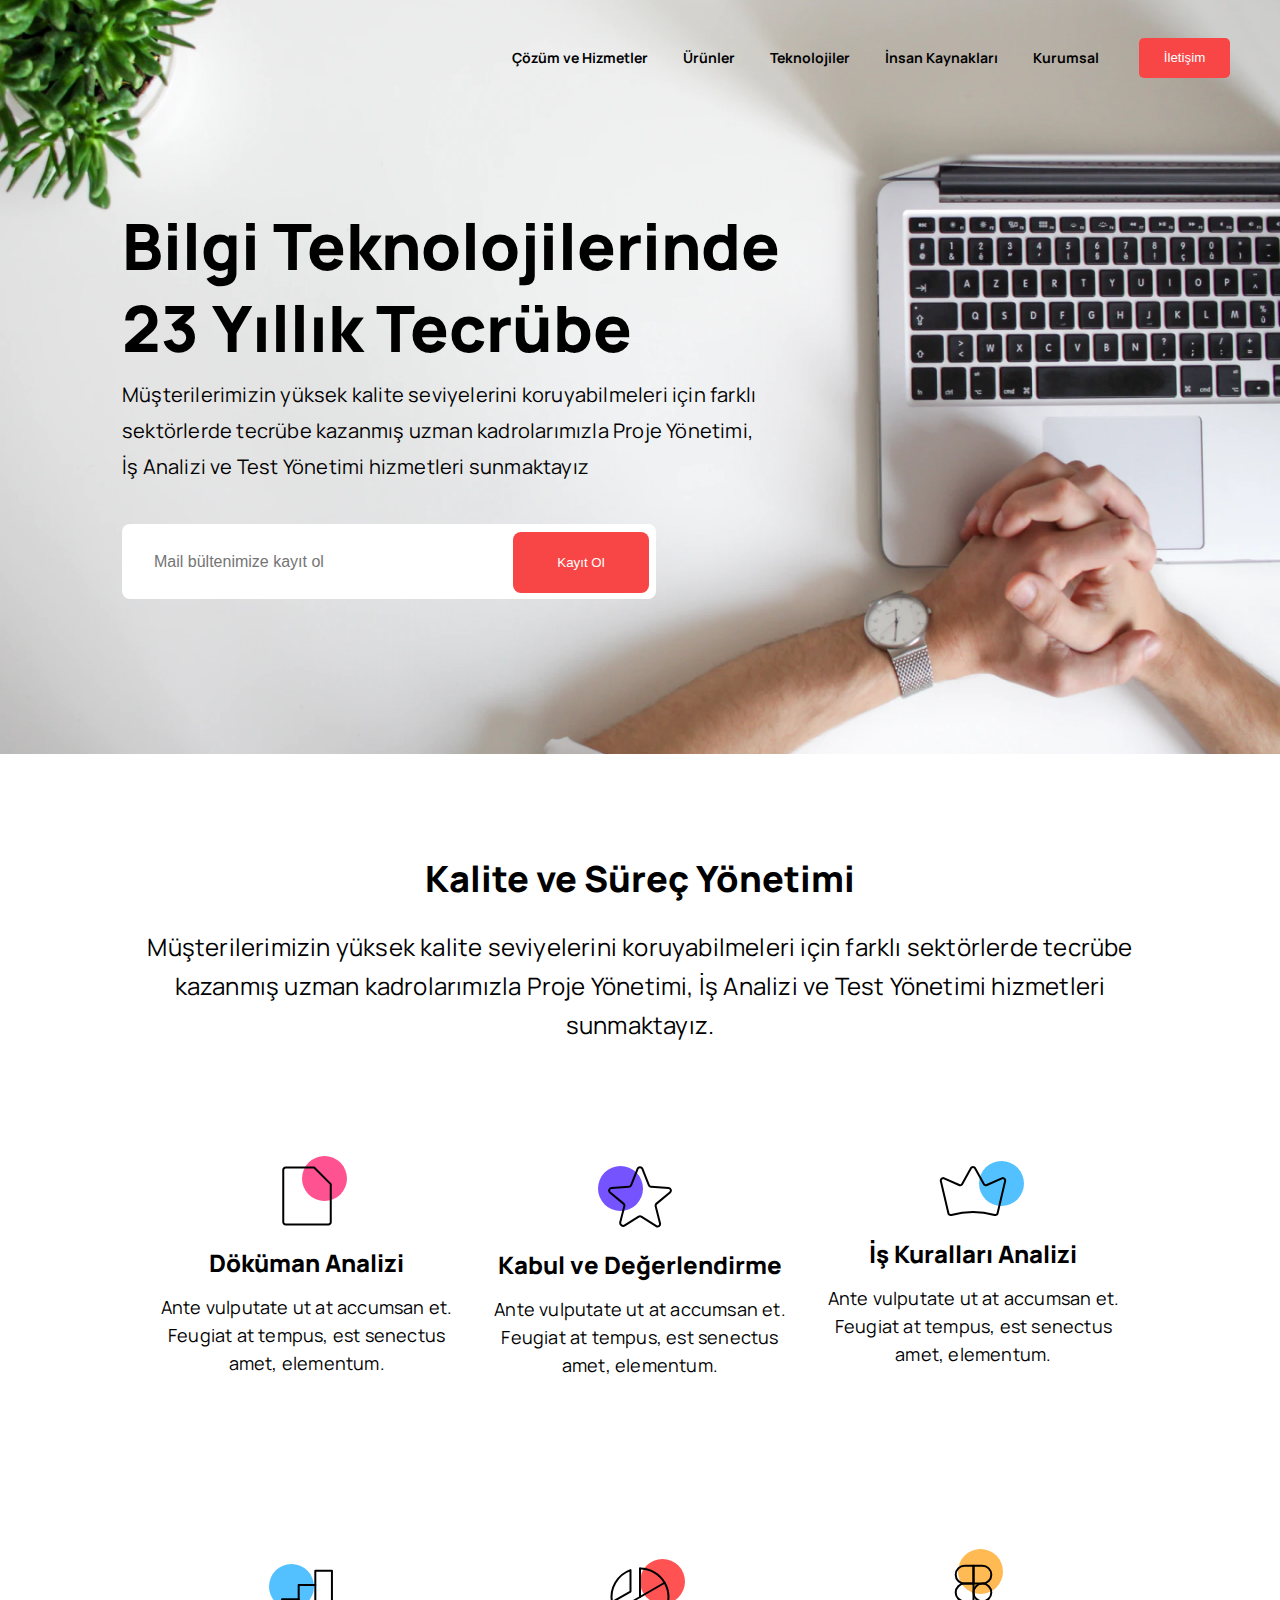
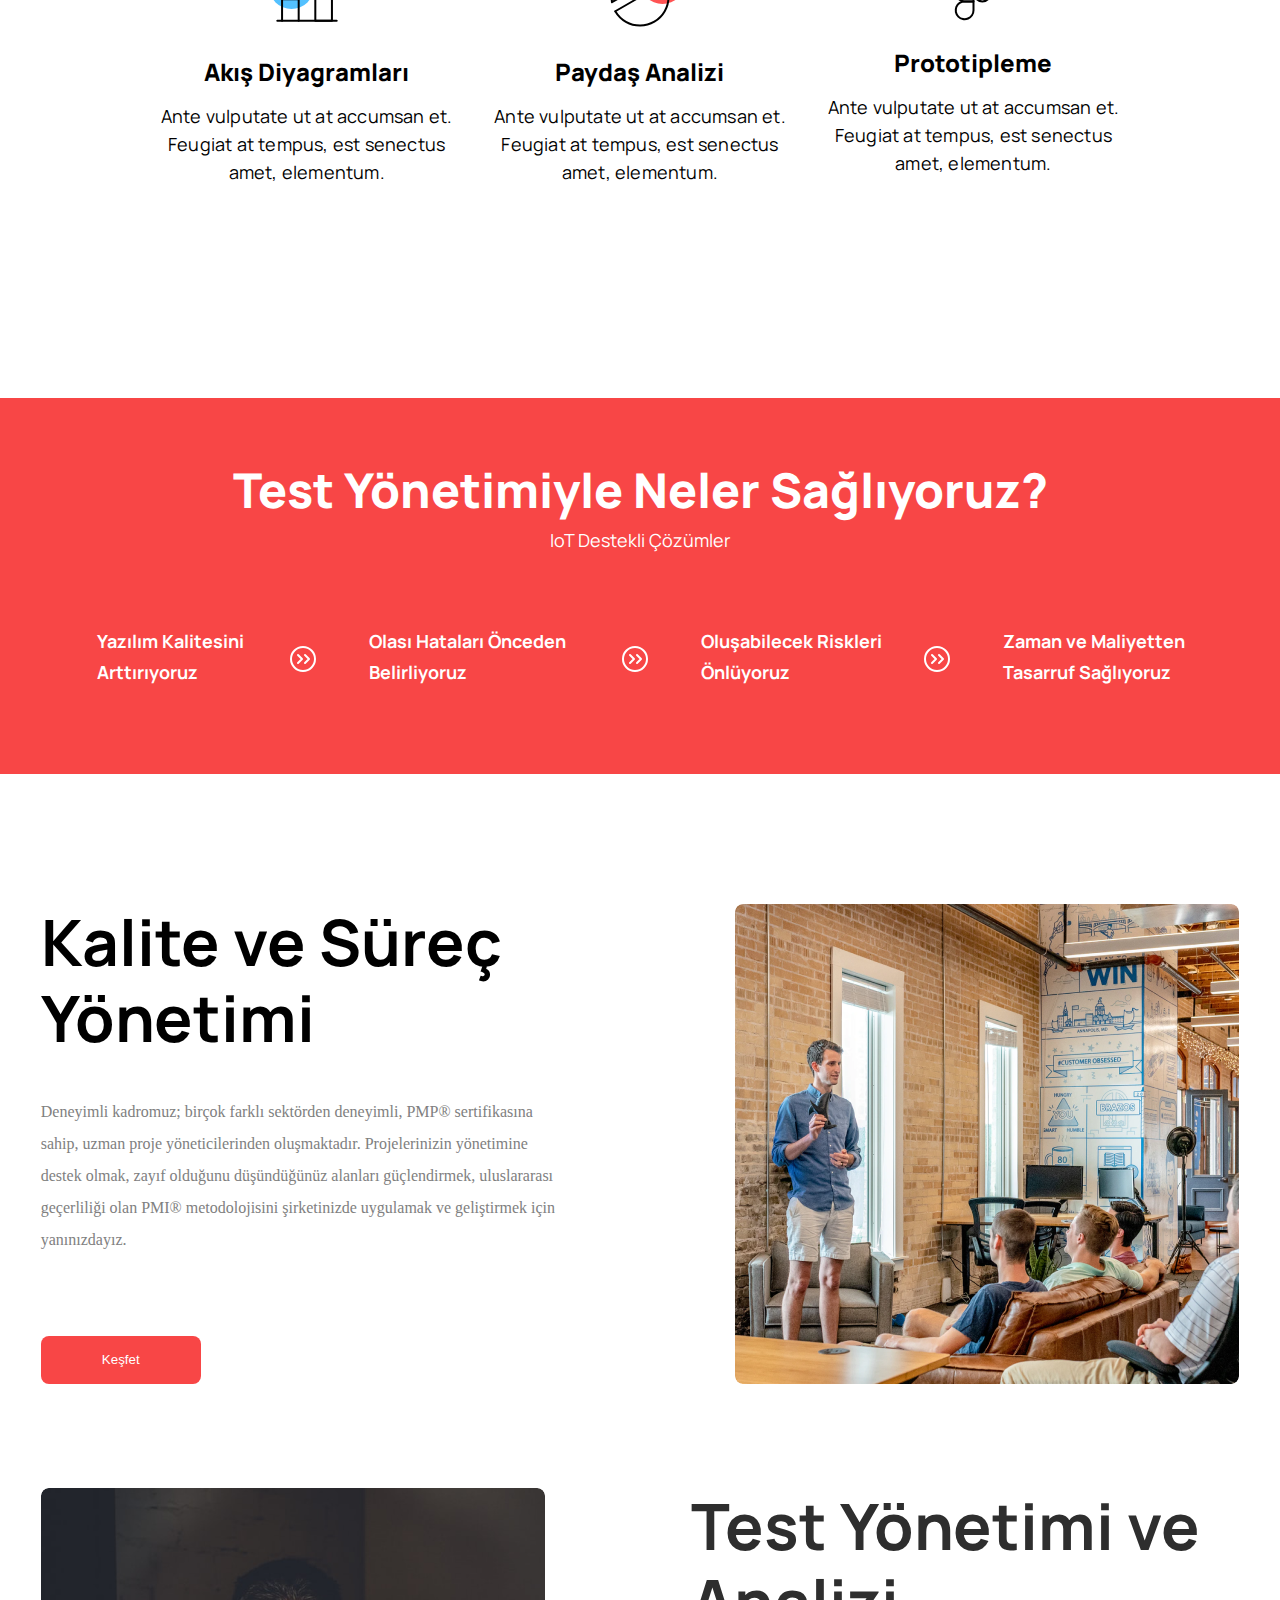
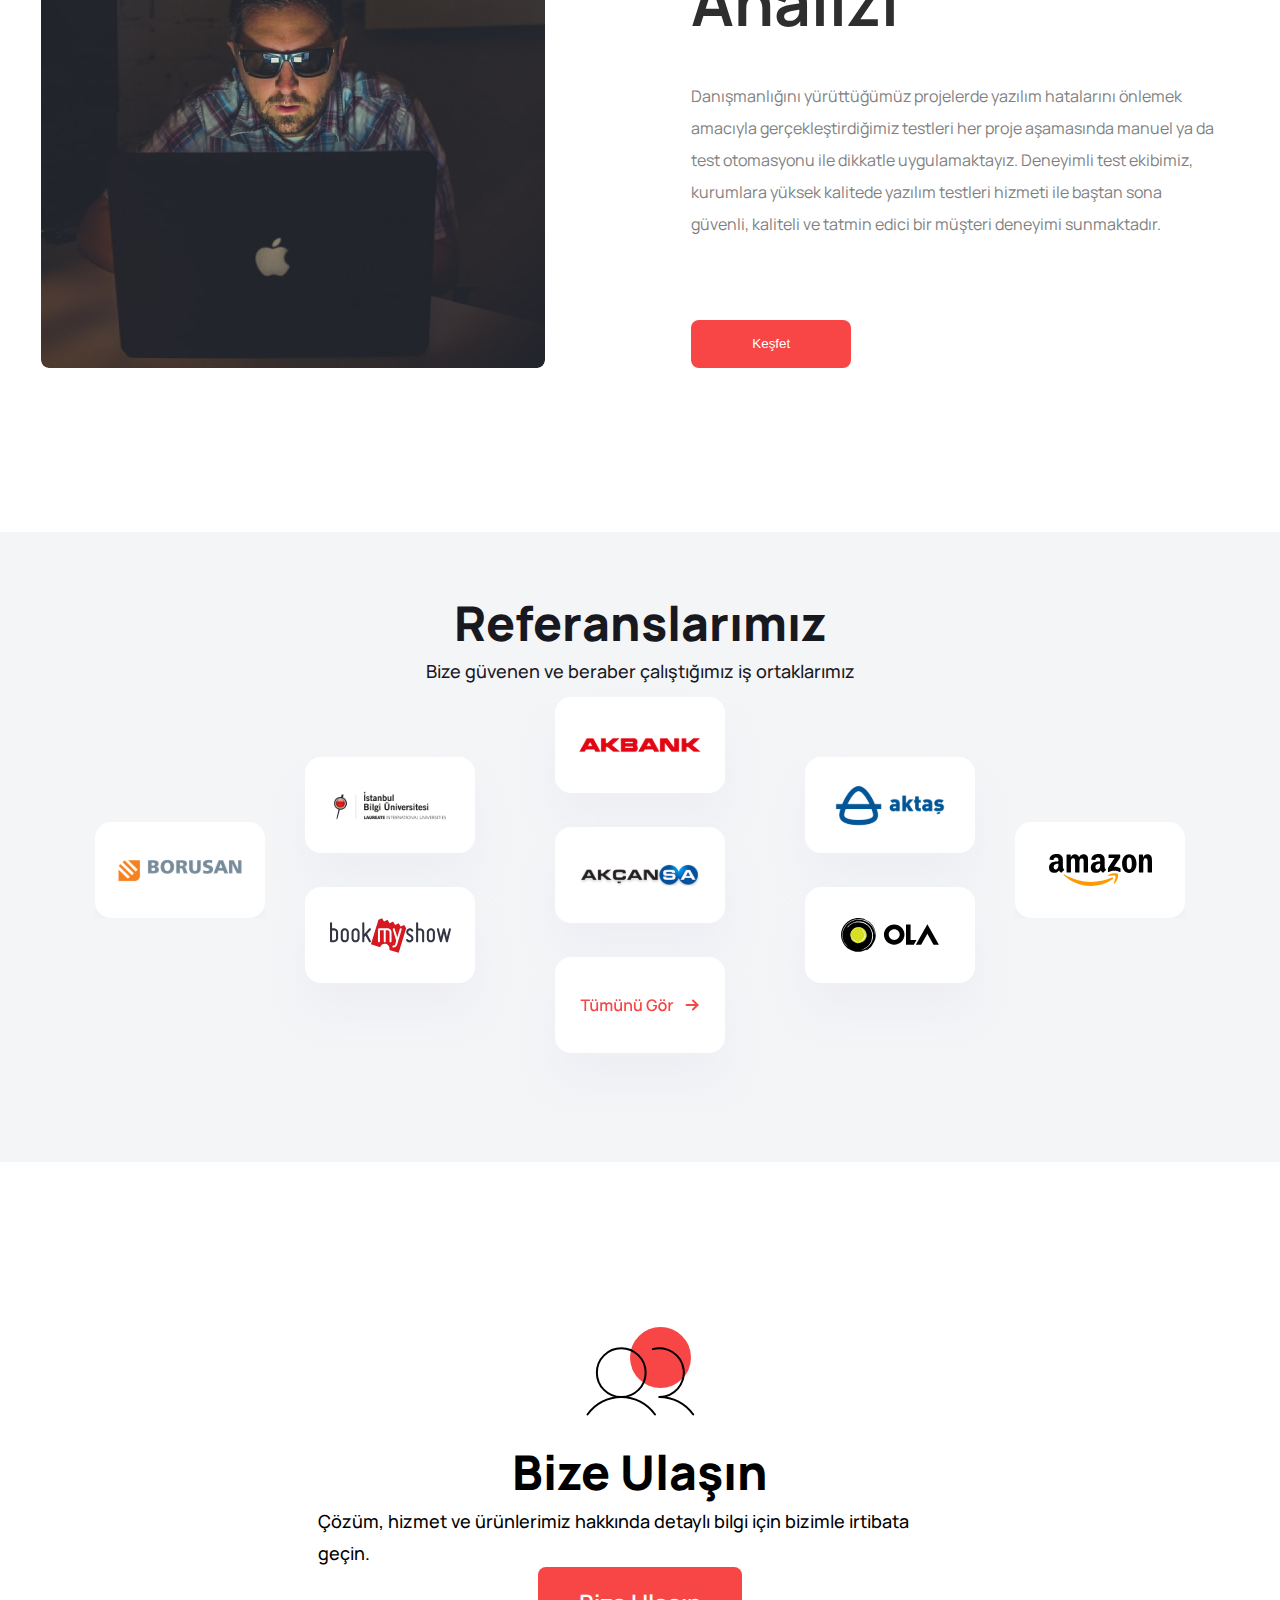
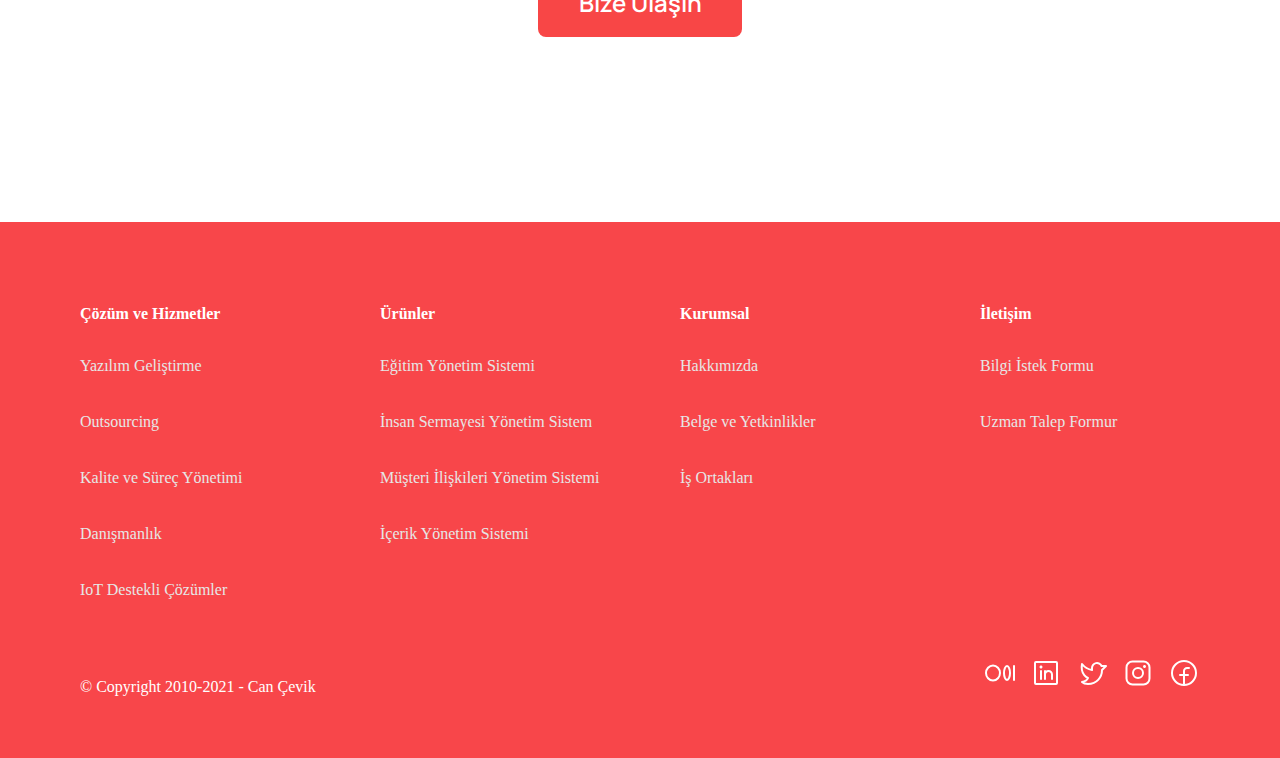
==== commit 795439ba: "renamed classes" ====
--- a/index.html
+++ b/index.html
@@ -19,12 +19,12 @@
 
 <body>
 <header>
-    <div class="headerImg">
-        <section class="container">
-            <div class="sectionHeader">
+    <section class="container">
+        <div class="header_image">
+            <div class="header_section">
 
                 <div class="hamburger-menu">
-                    <input id="menu__toggle" type="checkbox" />
+                    <input id="menu__toggle" type="checkbox"/>
                     <label class="menu__btn" for="menu__toggle">
                         <span></span>
                     </label>
@@ -35,178 +35,158 @@
                         <li><a class="menu__item" href="#">İnsan Kaynakları</a></li>
                         <li><a class="menu__item" href="#">Kurumsal</a></li>
                     </ul>
-                    <button class="btn1">İletişim</button>
-                </div>
-
-                <div class="links">
+                    <button class="header_button-links">İletişim</button>
+                </div>
+
+                <div class="header_links">
                     <ul>
-                        <li class="headerLinks">
-                            <a class="rel" href="#">
-                                Çözüm ve Hizmetler
-                            </a>
-                        </li>
-                        <li>
-                            <a class="rel" href="#">
-                                Ürünler
-                            </a>
-                        </li>
-                        <li>
-                            <a class="rel" href="#">
-                                Teknolojiler
-                            </a>
-                        </li>
-                        <li>
-                            <a class="rel" href="#">
-                                İnsan Kaynakları
-                            </a>
-                        </li>
-                        <li>
-                            <a class="rel" href="#">
-                                Kurumsal
-                            </a>
-                        </li>
-                        <button class="btn1">İletişim</button>
-                    </ul>
-                </div>
-                <div class="headerInfo">
-                    <h1 class="hText">Bilgi Teknolojilerinde 23 Yıllık Tecrübe</h1>
-                    <h1 class="hText1">Müşterilerimizin yüksek kalite seviyelerini koruyabilmeleri için farklı sektörlerde tecrübe kazanmış uzman kadrolarımızla Proje Yönetimi, İş Analizi ve Test Yönetimi hizmetleri sunmaktayız</h1>
-                    <div class="input_Button">
-                        <input class="inputText" type="text"  placeholder="Mail bültenimize kayıt ol">
-                        <button class="btn2">Kayıt Ol</button>
-                    </div>
-                </div>
-            </div>
-        </section>
-    </div>
+                        <li class="links"><a href="#">Çözüm ve Hizmetler</a></li>
+                        <li class="links"><a href="#">Ürünler</a></li>
+                        <li class="links"><a href="#">Teknolojiler</a></li>
+                        <li class="links"><a href="#">İnsan Kaynakları</a></li>
+                        <li class="links"><a href="#">Kurumsal</a></li>
+                        <button class="header_button-links">İletişim</button>
+                    </ul>
+                </div>
+                <div class="header_block">
+                    <h1 class="header_title">Bilgi Teknolojilerinde 23 Yıllık Tecrübe</h1>
+                    <h1 class="header_text">Müşterilerimizin yüksek kalite seviyelerini koruyabilmeleri için farklı sektörlerde tecrübe kazanmış uzman kadrolarımızla Proje Yönetimi, İş Analizi ve Test Yönetimi hizmetleri sunmaktayız</h1>
+                    <div class="search_box">
+                        <input class="input_field" type="text"  placeholder="Mail bültenimize kayıt ol">
+                        <button class="search_button">Kayıt Ol</button>
+                    </div>
+                </div>
+            </div>
+        </div>
+    </section>
 </header>
 
 <div>
-    <h1 class="bodyText">Kalite ve Süreç Yönetimi</h1>
-    <h1 class="bodyText1">Müşterilerimizin yüksek kalite seviyelerini koruyabilmeleri için farklı sektörlerde tecrübe kazanmış uzman kadrolarımızla Proje Yönetimi, İş Analizi ve Test Yönetimi hizmetleri sunmaktayız.</h1>
+    <h1 class="first_block_title">Kalite ve Süreç Yönetimi</h1>
+    <h1 class="first_block_text">Müşterilerimizin yüksek kalite seviyelerini koruyabilmeleri için farklı sektörlerde tecrübe kazanmış uzman kadrolarımızla Proje Yönetimi, İş Analizi ve Test Yönetimi hizmetleri sunmaktayız.</h1>
 </div>
 
 <section class="container">
-    <div class="sectionWrapper">
+    <div class="section_quality_control">
         <div class="wrapper">
-            <div class="card">
-                <div>
-                    <img class="pinkBall" src="Images/PinkEllipse.svg" alt="pinkEllipse">
-                    <img class="vectors" src="Images/VectorFile.svg" alt="vector">
-                </div>
-                <h1 class="cardInfo">Döküman Analizi</h1>
-                <h1 class="cardText">Ante vulputate ut at accumsan et. Feugiat at tempus, est senectus amet, elementum.</h1>
-            </div>
-            <div class="card">
-                <div>
-                    <img class="purpleBall" src="Images/PurpleElipse.svg" alt="purpleEllipse">
-                    <img class="vectors" src="Images/VectorStar.svg" alt="vector">
-                </div>
-                <h1 class="cardInfo">Kabul ve Değerlendirme</h1>
-                <h1 class="cardText">Ante vulputate ut at accumsan et. Feugiat at tempus, est senectus amet, elementum.</h1>
-            </div>
-            <div class="card">
-                <div>
-                    <img class="blueBall" src="Images/BlueElipse.svg" alt="blueEllipse">
-                    <img class="vectors" src="Images/VectorCrown.svg" alt="vector">
-                </div>
-
-                <h1 class="cardInfo">İş Kuralları Analizi</h1>
-                <h1 class="cardText">Ante vulputate ut at accumsan et. Feugiat at tempus, est senectus amet, elementum.</h1>
-            </div>
-            <div class="card">
-                <div>
-                    <img class="blueBall1" src="Images/BlueElipse.svg" alt="blueEllipse1">
-                    <img class="vectors" src="Images/ChartBar.svg" alt="vector">
-                </div>
-
-                <h1 class="cardInfo">Akış Diyagramları</h1>
-                <h1 class="cardText">Ante vulputate ut at accumsan et. Feugiat at tempus, est senectus amet, elementum.</h1>
-            </div>
-            <div class="card">
-                <div>
-                    <img class="redBall" src="Images/RedEllipse.svg" alt="redEllipse">
-                    <img class="vectors" src="Images/ChartPieSlice.svg" alt="vector">
-                </div>
-
-                <h1 class="cardInfo">Paydaş Analizi</h1>
-                <h1 class="cardText">Ante vulputate ut at accumsan et. Feugiat at tempus, est senectus amet, elementum.</h1>
-            </div>
-            <div class="card">
-                <div>
-                    <img class="yellowBall" src="Images/YellowEllipse.svg" alt="yellowEllipse">
-                    <img class="vectors" src="Images/FigmaLogo.svg" alt="vector">
-                </div>
-
-                <h1 class="cardInfo">Prototipleme</h1>
-                <h1 class="cardText">Ante vulputate ut at accumsan et. Feugiat at tempus, est senectus amet, elementum.</h1>
-            </div>
-        </div>
-    </div>
-</section>
-
-<section class="container">
-    <div class="sectionRedBackground">
-        <div class="backgroundRed">
-            <div class="title">
-                <h1 class="sectionTitle">Test Yönetimiyle Neler Sağlıyoruz?</h1>
-                <h1 class="description">IoT Destekli Çözümler</h1>
-            </div>
-            <div class="block">
-                <div class="firstBlock">
-                    <h1 class="insideTitle">Yazılım Kalitesini Arttırıyoruz</h1>
+            <div class="wrapper_block">
+                <div>
+                    <img class="pink_ball" src="Images/PinkEllipse.svg" alt="">
+                    <img class="figure" src="Images/VectorFile.svg" alt="">
+                </div>
+                <h1 class="wrapper_block_title">Döküman Analizi</h1>
+                <h1 class="wrapper_block_text">Ante vulputate ut at accumsan et. Feugiat at tempus, est senectus amet, elementum.</h1>
+            </div>
+            <div class="wrapper_block">
+                <div>
+                    <img class="purple_ball" src="Images/PurpleElipse.svg" alt="">
+                    <img class="figure" src="Images/VectorStar.svg" alt="">
+                </div>
+                <h1 class="wrapper_block_title">Kabul ve Değerlendirme</h1>
+                <h1 class="wrapper_block_text">Ante vulputate ut at accumsan et. Feugiat at tempus, est senectus amet, elementum.</h1>
+            </div>
+            <div class="wrapper_block">
+                <div>
+                    <img class="blue_ball" src="Images/BlueElipse.svg" alt="">
+                    <img class="figure" src="Images/VectorCrown.svg" alt="">
+                </div>
+
+                <h1 class="wrapper_block_title">İş Kuralları Analizi</h1>
+                <h1 class="wrapper_block_text">Ante vulputate ut at accumsan et. Feugiat at tempus, est senectus amet, elementum.</h1>
+            </div>
+            <div class="wrapper_block">
+                <div>
+                    <img class="second_blue_ball" src="Images/BlueElipse.svg" alt="">
+                    <img class="figure" src="Images/ChartBar.svg" alt="">
+                </div>
+
+                <h1 class="wrapper_block_title">Akış Diyagramları</h1>
+                <h1 class="wrapper_block_text">Ante vulputate ut at accumsan et. Feugiat at tempus, est senectus amet, elementum.</h1>
+            </div>
+            <div class="wrapper_block">
+                <div>
+                    <img class="red_ball" src="Images/RedEllipse.svg" alt="">
+                    <img class="figure" src="Images/ChartPieSlice.svg" alt="">
+                </div>
+
+                <h1 class="wrapper_block_title">Paydaş Analizi</h1>
+                <h1 class="wrapper_block_text">Ante vulputate ut at accumsan et. Feugiat at tempus, est senectus amet, elementum.</h1>
+            </div>
+            <div class="wrapper_block">
+                <div>
+                    <img class="yellow_ball" src="Images/YellowEllipse.svg" alt="">
+                    <img class="figure" src="Images/FigmaLogo.svg" alt="">
+                </div>
+
+                <h1 class="wrapper_block_title">Prototipleme</h1>
+                <h1 class="wrapper_block_text">Ante vulputate ut at accumsan et. Feugiat at tempus, est senectus amet, elementum.</h1>
+            </div>
+        </div>
+    </div>
+</section>
+
+<section class="container">
+    <div class="section_offers">
+        <div class="offers">
+            <div class="offers_info">
+                <h1 class="offers-title">Test Yönetimiyle Neler Sağlıyoruz?</h1>
+                <h1 class="offers-text">IoT Destekli Çözümler</h1>
+            </div>
+            <div class="steps">
+                <div class="first_step">
+                    <h1 class="first_step-title">Yazılım Kalitesini Arttırıyoruz</h1>
                     <img class="circle"  src="Images/CaretCircleDoubleRight.svg" alt="">
                 </div>
-                <div class="secondBlock">
-                    <h1 class="insideTitle2">Olası Hataları Önceden Belirliyoruz</h1>
+                <div class="second_step">
+                    <h1 class="second_step-title">Olası Hataları Önceden Belirliyoruz</h1>
                     <img class="circle" src="Images/CaretCircleDoubleRight.svg" alt="">
                 </div>
-                <div class="thirdBlock">
-                    <h1 class="insideTitle3">Oluşabilecek Riskleri Önlüyoruz</h1>
+                <div class="third_step">
+                    <h1 class="third_step-title">Oluşabilecek Riskleri Önlüyoruz</h1>
                     <img class="circle" src="Images/CaretCircleDoubleRight.svg" alt="">
                 </div>
-                <div class="fourthBlock">
-                    <h1 class="insideTitle4">Zaman ve Maliyetten Tasarruf Sağlıyoruz</h1>
-                </div>
-            </div>
-        </div>
-    </div>
-</section>
-
-<section class="container">
-    <div class="sectionContainer">
-        <div class="insideCont">
-            <h1 class="bodyText2">Kalite ve Süreç Yönetimi</h1>
-            <h1 class="bodyText3">Deneyimli kadromuz; birçok farklı sektörden deneyimli, PMP® sertifikasına sahip, uzman proje yöneticilerinden oluşmaktadır. Projelerinizin yönetimine destek olmak, zayıf olduğunu düşündüğünüz alanları güçlendirmek, uluslararası geçerliliği olan PMI® metodolojisini şirketinizde uygulamak ve geliştirmek için yanınızdayız.</h1>
-            <button class="btn3">Keşfet</button>
-        </div>
-        <div class="illustrationCon">
+                <div class="fourth_step">
+                    <h1 class="fourth_step-title">Zaman ve Maliyetten Tasarruf Sağlıyoruz</h1>
+                </div>
+            </div>
+        </div>
+    </div>
+</section>
+
+<section class="container">
+    <div class="section-about_us">
+        <div class="about-us_block">
+            <h1 class="about-us-title">Kalite ve Süreç Yönetimi</h1>
+            <h1 class="about-us-text">Deneyimli kadromuz; birçok farklı sektörden deneyimli, PMP® sertifikasına sahip, uzman proje yöneticilerinden oluşmaktadır. Projelerinizin yönetimine destek olmak, zayıf olduğunu düşündüğünüz alanları güçlendirmek, uluslararası geçerliliği olan PMI® metodolojisini şirketinizde uygulamak ve geliştirmek için yanınızdayız.</h1>
+            <button class="button_find">Keşfet</button>
+        </div>
+        <div class="first_illustration">
             <img class="illustration" src="Images/Illustration.png" alt="">
         </div>
     </div>
-    <div class="section_container">
-        <div class="illustrationCon2">
+    <div class="section-about_testing">
+        <div class="second_illustration">
             <img class="illustration2" src="Images/Illustration2.png" alt="">
         </div>
-        <div class="insideCont2">
-            <h1 class="bodyText4">Test Yönetimi ve Analizi</h1>
-            <h1 class="bodyText5">Danışmanlığını yürüttüğümüz projelerde yazılım hatalarını önlemek amacıyla gerçekleştirdiğimiz testleri her proje aşamasında manuel ya da test otomasyonu ile dikkatle uygulamaktayız. Deneyimli test ekibimiz, kurumlara yüksek kalitede yazılım testleri hizmeti ile baştan sona güvenli, kaliteli ve tatmin edici bir müşteri deneyimi sunmaktadır.</h1>
-            <button class="btn3">Keşfet</button>
-        </div>
-    </div>
-</section>
-
-<section class="container">
-    <div class="ad">
-        <div class="sectionServices">
-            <div class="titleServices">
+        <div class="about-testing_block">
+            <h1 class="about-testing-title">Test Yönetimi ve Analizi</h1>
+            <h1 class="about-testing-text">Danışmanlığını yürüttüğümüz projelerde yazılım hatalarını önlemek amacıyla gerçekleştirdiğimiz testleri her proje aşamasında manuel ya da test otomasyonu ile dikkatle uygulamaktayız. Deneyimli test ekibimiz, kurumlara yüksek kalitede yazılım testleri hizmeti ile baştan sona güvenli, kaliteli ve tatmin edici bir müşteri deneyimi sunmaktadır.</h1>
+            <button class="button_find">Keşfet</button>
+        </div>
+    </div>
+</section>
+
+<section class="container">
+    <div class="our_partners">
+        <div class="services">
+            <div class="services-title">
                 <h1>Referanslarımız</h1>
             </div>
-            <div class="descriptionServices">
+            <div class="services-text">
                 <h1>Bize güvenen ve beraber çalıştığımız iş ortaklarımız</h1>
             </div>
-            <div class="block">
-                <div class="imageBlock">
+            <div>
+                <div class="advertisement">
                     <div class="first_img">
                         <img src="Images/1service.svg" alt="">
                     </div>
@@ -233,17 +213,17 @@
 </section>
 
 <section class="container">
-    <div class="sectionUsers">
+    <div class="contacts">
         <div class="users">
-            <img class="redEllipse" src="Images/redBall2.svg" alt="redBall1">
-            <img class="usersImg" src="Images/Users.svg" alt="ImageUsers">
-        </div>
-        <div class="titleUsers">
-            <h1 class="usersLabel">Bize Ulaşın</h1>
-            <h1 class="usersDescription">Çözüm, hizmet ve ürünlerimiz hakkında detaylı bilgi için bizimle irtibata geçin.</h1>
-        </div>
-        <div class="btn4Block">
-            <button class="btn4">Bize Ulaşın</button>
+            <img class="red_ellipse" src="Images/redBall2.svg" alt="">
+            <img class="users_img" src="Images/Users.svg" alt="">
+        </div>
+        <div class="call_us">
+            <h1 class="call_us-title">Bize Ulaşın</h1>
+            <h1 class="call_us-text">Çözüm, hizmet ve ürünlerimiz hakkında detaylı bilgi için bizimle irtibata geçin.</h1>
+        </div>
+        <div class="btn_call_block">
+            <button class="button_call">Bize Ulaşın</button>
         </div>
     </div>
 </section>
@@ -252,10 +232,10 @@
 
 <footer class="footer">
     <section class="container">
-        <div class="footerSection">
-            <div class="link">
+        <div class="section_footer">
+            <div class="link_block">
                 <h2>Çözüm ve Hizmetler</h2>
-                <nav class="footerLinks">
+                <nav class="footer_links">
                     <ul class="text_links">
                         <li>
                             <a class="text" href="#">Yazılım Geliştirme</a>
@@ -275,9 +255,9 @@
                     </ul>
                 </nav>
             </div>
-            <div class="title2">
+            <div class="link_block">
                 <h2>Ürünler</h2>
-                <nav class="footerLinks">
+                <nav class="footer_links">
                     <ul class="text_links">
                         <li>
                             <a class="text" href="#">Eğitim Yönetim Sistemi</a>
@@ -294,9 +274,9 @@
                     </ul>
                 </nav>
             </div>
-            <div class="title2">
+            <div class="link_block">
                 <h2>Kurumsal</h2>
-                <nav class="footerLinks">
+                <nav class="footer_links">
                     <ul class="text_links">
                         <li>
                             <a class="text" href="#">Hakkımızda</a>
@@ -310,9 +290,9 @@
                     </ul>
                 </nav>
             </div>
-            <div class="title2">
+            <div class="link_block">
                 <h2>İletişim</h2>
-                <nav class="footerLinks">
+                <nav class="footer_links">
                     <ul class="text_links">
                         <li>
                             <a class="text" href="#">Bilgi İstek Formu</a>
@@ -325,11 +305,11 @@
             </div>
         </div>
 
-        <div class="lowerBLock">
-            <div class="textFooter">
-                <h2 class="footerText">© Copyright 2010-2021 - Can Çevik</h2>
-            </div>
-            <div class="logs">
+        <div class="lower_footer">
+            <div class="lower_footer-text">
+                <h2 class="footer_text">© Copyright 2010-2021 - Can Çevik</h2>
+            </div>
+            <div class="social_networks">
                 <img src="Images/MediumLogo.svg" alt="">
                 <img src="Images/LinkedinLogo.svg" alt="">
                 <img src="Images/TwitterLogo.svg" alt="">
--- a/style.css
+++ b/style.css
@@ -7,12 +7,12 @@
     width: 100%;
 }
 
-.sectionHeader{
+.header_section{
     width: 1800px;
     margin: 0 auto;
 }
 
-.headerImg{
+.header_image{
     background: url(Images/Rectangle1.png) no-repeat;
     background-size: 100% 100%;
     width: 100%;
@@ -101,7 +101,7 @@
     left: 0;
 }
 
-.links ul{
+.header_links ul{
     justify-content: flex-end;
     align-items: center;
     display: flex;
@@ -110,7 +110,7 @@
     margin-right: 130px;
 }
 
-.rel:hover{
+.links:hover{
     text-decoration: underline;
 }
 
@@ -128,14 +128,14 @@
     font-size: 14px;
 }
 
-.headerLinks{
+.links{
     list-style-type: none;
     font-family: Manrope;
     font-size: 10px;
     text-align: center;
 }
 
-.btn1{
+.header_button-links{
     background-color: #F84646;
     width: 91px;
     height: 40px;
@@ -151,12 +151,12 @@
     padding: 10px 20px;
 }
 
-.btn1:hover{
+.header_button-links:hover{
     background: #d44242;
     cursor: pointer;
 }
 
-.hText{
+.header_title{
     width: 665px;
     height: 164px;
     top: 160px;
@@ -167,7 +167,7 @@
     line-height: 82px;
 }
 
-.hText1{
+.header_text{
     width: 650px;
     height: 99px;
 
@@ -181,7 +181,7 @@
     color: #000000;
 }
 
-.inputText{
+.input_field{
     margin-top: 35px;
     font-size: 16px;
     padding-left: 32px;
@@ -193,12 +193,12 @@
     border-style: none;
 }
 
-.headerInfo{
+.header_block{
     padding-left: 122px;
     margin-top: 140px;
 }
 
-.bodyText{
+.first_block_title{
     margin-top: 100px;
     font-family: Manrope;
     font-style: normal;
@@ -208,7 +208,7 @@
     text-align: center;
 }
 
-.bodyText1{
+.first_block_text{
     margin-left: auto;
     margin-right: auto;
     text-align: center;
@@ -222,7 +222,7 @@
     letter-spacing: 0.2px;
 }
 
-.btn2{
+.search_button{
     position: relative;
     left: -147px;
     background-color: #F84646;
@@ -233,12 +233,12 @@
     color: #FFFFFF;
 }
 
-.btn2:hover{
+.search_button:hover{
     background: #d44242;
     cursor: pointer;
 }
 
-.sectionWrapper{
+.section_quality_control{
     display: flex;
     flex-direction: row;
     width: 1200px;
@@ -256,7 +256,7 @@
     height: 800px;
 }
 
-.card{
+.wrapper_block{
     text-align: center;
     margin-left: auto;
     margin-right: auto;
@@ -265,7 +265,7 @@
     height: auto;
 }
 
-.cardInfo{
+.wrapper_block_title{
     margin-left: auto;
     margin-right: auto;
     width: 284px;
@@ -277,7 +277,7 @@
     line-height: 33px;
 }
 
-.cardText{
+.wrapper_block_text{
     margin-left: auto;
     margin-right: auto;
     width: 298px;
@@ -290,68 +290,65 @@
     letter-spacing: 0.2px;
 }
 
-.vectors{
+.figure{
     text-align: center;
-}
-
-.vectors{
     position: relative;
 }
 
-.vectors:hover{
+.figure:hover{
     cursor: pointer;
 }
 
-.cardInfo:hover{
+.wrapper_block_title:hover{
     text-decoration: underline;
     cursor: pointer;
 }
 
-.pinkBall{
+.pink_ball{
     position: absolute;
     margin-left: 20px;
     margin-top: -10px;
 }
 
-.purpleBall{
+.purple_ball{
     position: absolute;
     margin-left: -10px;
 }
 
-.blueBall{
+.blue_ball{
     position: absolute;
     margin-left: 40px;
     margin-top: -5px;
 }
 
-.blueBall1{
+.second_blue_ball{
     position: absolute;
     margin-top: 5px;
 }
 
-.redBall{
+.red_ball{
     position: absolute;
     margin-left: 38px;
 }
 
-.yellowBall{
+.yellow_ball{
     position: absolute;
     margin-top: -10px;
     margin-left: 18px;
 }
 
-.sectionRedBackground{
+.section_offers{
     width: 100%;
     margin: 0 auto;
 }
 
-.backgroundRed{
+.offers{
     width: 100%;
     background: #F84646;
     height: 376px;
 }
 
-.bodyText2{
+.about-us-title{
     width: 608px;
     height: 152px;
     font-family: Manrope;
@@ -361,12 +358,12 @@
     line-height: 76px;
 }
 
-.title{
+.offers_info{
     width: 100%;
     margin: 0 auto;
 }
 
-.sectionTitle {
+.offers-title{
     margin-left: auto;
     margin-right: auto;
     text-align: center;
@@ -382,7 +379,7 @@
     color: #FFFFFF;
 }
 
-.description{
+.offers-text{
     text-align: center;
     margin-top: -30px;
     margin-left: auto;
@@ -398,8 +395,7 @@
     color: #FFFFFF;
 }
 
-.insideTitle{
-    display: flex;
+.first_step-title{
     width: 170px;
     height: 62px;
     margin-left: 50px;
@@ -412,22 +408,17 @@
     color: #FFFFFF;
 }
 
-.insideTitle:hover{
-    text-decoration: underline;
-    cursor: pointer;
-}
-
-.block{
+.steps{
     justify-content: center;
     margin-top: 70px;
     display: flex;
 }
 
-.firstBlock{
+.first_step{
     display: flex;
 }
 
-.insideTitle2{
+.second_step-title{
     width: 230px;
     height: 62px;
     margin-left: 50px;
@@ -440,12 +431,7 @@
     color: #FFFFFF;
 }
 
-.insideTitle2:hover{
-    text-decoration: underline;
-    cursor: pointer;
-}
-
-.secondBlock{
+.second_step{
     display: flex;
 }
 
@@ -456,11 +442,11 @@
     margin-left: 20px;
 }
 
-.thirdBlock{
+.third_step{
     display: flex;
 }
 
-.insideTitle3{
+.third_step-title{
     width: 200px;
     height: 62px;
     margin-left: 50px;
@@ -473,12 +459,7 @@
     color: #FFFFFF;
 }
 
-.insideTitle3:hover{
-    text-decoration: underline;
-    cursor: pointer;
-}
-
-.insideTitle4{
+.fourth_step-title{
     width: 230px;
     height: 62px;
     margin-left: 50px;
@@ -491,12 +472,7 @@
     color: #FFFFFF;
 }
 
-.insideTitle4:hover{
-    text-decoration: underline;
-    cursor: pointer;
-}
-
-.bodyText2{
+.about-us-title{
     margin: 0;
     width: 520px;
     height: 152px;
@@ -507,7 +483,7 @@
     line-height: 76px;
 }
 
-.sectionContainer{
+.section-about_us{
     justify-content: space-between;
     display: flex;
     flex-direction: row;
@@ -516,16 +492,16 @@
     margin-top: 130px;
 }
 
-.insideCont{
+.about-us_block{
     margin: 0 auto;
 }
 
-.insideCont2{
+.about-testing_block{
     margin: 0 auto;
     padding-left: 145px;
 }
 
-.bodyText3{
+.about-us-text{
     margin-top:40px;
     width: 523px;
     height: 160px;
@@ -542,16 +518,16 @@
     border-radius: 8px;
 }
 
-.illustrationCon{
+.first_illustration{
     padding-left: 170px;
     margin: 0 auto;
 }
 
-.illustrationCon2{
+.second_illustration{
     margin: 0 auto;
 }
 
-.btn3{
+.button_find{
     flex-direction: row;
     justify-content: center;
     margin-top: 69px;
@@ -564,12 +540,12 @@
     color: white;
 }
 
-.btn3:hover{
+.button_find:hover{
     background: #d44242;
     cursor: pointer;
 }
 
-.section_container{
+.section-about_testing{
     justify-content: space-between;
     display: flex;
     flex-direction: row;
@@ -578,7 +554,7 @@
     margin-top: 100px;
 }
 
-.insideCont2{
+.about-testing_block{
     margin: 0 auto;
 }
 
@@ -588,7 +564,7 @@
     border-radius: 8px;
 }
 
-.bodyText4{
+.about-testing-title{
     margin: 0px;
     width: 548px;
     height: 152px;
@@ -600,7 +576,7 @@
     color: #2E2E2E;
 }
 
-.bodyText5{
+.about-testing-text{
     width: 523px;
     height: 160px;
     margin-top:40px;
@@ -612,19 +588,13 @@
     color: #808080;
 }
 
+
 .services{
-    width: 100%;
-    margin-top: 160px;
-    height: 603px;
-    background: #F4F5F7;
-}
-
-.sectionServices{
     width: 900px;
     margin: 0 auto;
 }
 
-.ad{
+.our_partners{
     display: flex;
     flex-direction: column;
     margin-top: 160px;
@@ -633,19 +603,19 @@
     color: #18191F;
 }
 
-.block{
+.steps{
     padding-top: 45px;
     width: 700px;
     margin: 0 auto;
 }
 
-.titleServices{
+.services-title{
     margin: 0 auto;
     text-align: center;
     padding-top: 59px;
 }
 
-.titleServices h1{
+.services-title h1{
     margin: 0;
     font-family: Manrope;
     height: 64px;
@@ -654,12 +624,12 @@
     line-height: 64px;
 }
 
-.descriptionServices{
+.services-text{
     margin: 0 auto;
     text-align: center;
 }
 
-.descriptionServices h1{
+.services-text h1{
     font-family: Manrope;
     margin: 0;
     font-size: 18px;
@@ -667,12 +637,13 @@
     line-height: 32px;
 }
 
-.imageBlock{
+.advertisement{
     display: flex;
     align-items: center;
-}
-
-.imageBlock img{
+    justify-content: center;
+}
+
+.advertisement img{
     margin-bottom: -50px;
 }
 
@@ -684,7 +655,7 @@
     padding-bottom: 60px;
 }
 
-.sectionUsers{
+.contacts{
     width: 1200px;
     margin: 0 auto;
 }
@@ -693,18 +664,18 @@
     text-align: center;
 }
 
-.usersImg{
+.users_img{
     position: relative;
     margin-top: 160px;
 }
 
-.redEllipse {
+.red_ellipse {
     position: absolute;
     margin-top: 165px;
     margin-left: 50px;
 }
 
-.usersLabel{
+.call_us-title{
     margin-top: 10px;
     margin-left: auto;
     margin-right: auto;
@@ -717,7 +688,7 @@
     line-height: 32px;
 }
 
-.usersDescription{
+.call_us-text{
     margin-top: -15px;
     margin-left: auto;
     margin-right: auto;
@@ -730,7 +701,7 @@
     line-height: 32px;
 }
 
-.btn4{
+.button_call{
     justify-content: center;
     align-items: center;
     width: 204px;
@@ -745,12 +716,12 @@
     font-size: 24px;
 }
 
-.btn4:hover{
+.button_call:hover{
     background: #d44242;
     cursor: pointer;
 }
 
-.btn4Block{
+.btn_call_block{
     margin-top: 30px;
     display: flex;
     justify-content: center;
@@ -760,9 +731,10 @@
     background: #F8464A;
     height: 536px;
     margin-top: 185px;
-}
-
-.footerSection{
+    width: 100%;
+}
+
+.section_footer{
     width: 1500px;
     margin: 0 auto;
     display: grid;
@@ -777,7 +749,7 @@
     margin-top: 24px;
 }
 
-.link h2{
+.link_block h2{
     font-family: Inter;
     font-style: normal;
     font-weight: bold;
@@ -786,18 +758,7 @@
     color: #FFFFFF;
     margin-top: 80px;
 }
-
-.title2 h2{
-    font-family: Inter;
-    font-style: normal;
-    font-weight: bold;
-    font-size: 16px;
-    line-height: 24px;
-    color: #FFFFFF;
-    margin-top: 80px;
-}
-
-.footerLinks li{
+.footer_links li{
     list-style-type: none;
     font-size: 16px;
     font-weight: 400;
@@ -815,14 +776,14 @@
     color: #E6E6E6;
 }
 
-.lowerBLock{
+.lower_footer{
     display: flex;
     width: 1500px;
     margin: 0 auto;
     margin-top: 35px;
 }
 
-.footerText{
+.footer_text{
     width: 400px;
     height: 32px;
     font-family: Inter;
@@ -837,116 +798,355 @@
     text-decoration: underline;
 }
 
-.logs{
+.social_networks{
     margin-left: 870px;
 }
 
-.logs img:hover{
+.social_networks img:hover{
     cursor: pointer;
     opacity: 0.33;
 }
 
-.logs img{
+.social_networks img{
     padding-left: 10px;
 }
 
-@media only screen and (max-width: 1170px){
-    .sectionWrapper{
-        width: 1100px;
-    }
-}
-
-@media only screen and (max-width: 1080px){
-    .sectionWrapper{
-        width: 900px;
+@media only screen and (max-width: 1720px){
+    .header_section{
+        width: 100%;
+    }
+
+    .section_quality_control{
+        width: 1000px;
+    }
+
+    .header_links ul{
+        margin-right: 50px;
+    }
+
+    .footer{
+        box-sizing: border-box;
+    }
+    .section_footer{
+        width: 100%;
+        padding-left: 80px;
+        box-sizing: border-box;
+    }
+    .lower_footer{
+        padding-left: 80px;
+        padding-right: 80px;
+        width: 100%;
+        box-sizing: border-box;
+    }
+
+    .social_networks{
+
+        margin-left: auto;
+    }
+}
+
+
+@media only screen and (max-width: 1100px){
+
+    .advertisement{
+        margin-top: 48px;
+    }
+    .our_partners{
+        height: 603px;
+    }
+    .steps{
+        width: 100%;
+    }
+
+    .first_img img{
+        max-width: 150px;
+    }
+
+    .second_img{
+        max-width: 170px;
+    }
+
+    .second_img img{
+        max-width: 210px;
+    }
+    .third_img{
+        max-width: 170px;
+    }
+
+    .third_img img{
+        max-width: 210px;
+    }
+    .fourth_img{
+        max-width: 170px;
+    }
+
+    .fifth_img img{
+        max-width: 150px;
+        margin-left: 40px;
+    }
+
+    .fourth_img img{
+        max-width: 210px;
+    }
+
+    .header_section{
+        width: 950px;
+    }
+
+    .header_links ul{
+        margin-right: 0;
+    }
+
+    .header_block{
+        padding-left: 30px;
+    }
+
+    .header_title{
+        width: 665px;
+        height: 147px;
+        font-size: 56px;
+    }
+
+    .header_text{
+        width: 565px;
+        height: 99px;
+        font-size: 16px;
+    }
+
+    .input_field{
+        width: 390px;
+        padding-right: 0;
+    }
+
+    .search_button{
+        left: -127px;
+        width: 114px;
+        height: 61px;
+    }
+
+    .aboutTitle{
+        margin-right: 15px;
+        margin-left: 15px;
+    }
+
+    .first_block_text{
+        width: 100%;
+        height: 170px;
+    }
+
+    .section_quality_control{
+        width: 100%;
+        margin-top: 0;
     }
     .wrapper{
         display: grid;
         grid-template-columns: 1fr 1fr;
     }
-}
-
-@media only screen and (max-width: 980px){
-    .bodyText1 {
-        width: 800px;
-        height: 150px;
-    }
-
-    .wrapper{
-        margin-top: 20px;
-    }
-
-    .sectionWrapper{
-        margin-top: 30px;
-    }
-}
-
-@media only screen and (max-width: 850px){
-    .sectionWrapper{
-        width: 700px;
-    }
-    .wrapper{
-        display: grid;
-        grid-template-columns: 1fr 1fr;
-    }
-}
-
-@media only screen and (max-width: 800px) {
-    .bodyText1 {
-        width: 500px;
-        height: 200px;
-    }
-}
-
-@media only screen and (max-width: 690px){
-    .sectionWrapper{
-        width: 600px;
-    }
-    .wrapper{
-        display: grid;
-        grid-template-columns: 1fr;
-    }
-}
-
-@media only screen and (max-width: 600px){
-    .sectionWrapper{
-        width: 500px;
-    }
-}
-
-/*adaptation for phone*/
-@media only screen and (max-width: 576px) {
-
-    /*header adaptation*/
-    .sectionHeader{
-        width: 335px;
-    }
-
-    .input_Button{
-        text-align: center;
-        margin: 0 auto;
-    }
-
-    .inputText{
-        padding-left: 21px;
-        width: 150px;
-        height: 60px;
-        padding-right: 164px;
+
+    .section_offers{
+        width: 100%;
+    }
+    .offers{
+        height: 300px;
+    }
+    .steps{
+        padding-top: 0;
+    }
+
+    .first_step{
+        width: 230px;
+    }
+    .first_step-title{
+        width: 129px;
+        height: 52px;
         font-size: 14px;
-    }
-
-    .headerImg{
-        background-size: cover;
-        background: url(Images/Rectangle1.png) no-repeat center center;
-        height: 601px;
-    }
-
-    /*hamburger menu show*/
+        margin-left: 0;
+    }
+
+    .second_step-title{
+        width: 129px;
+        height: 52px;
+        font-size: 14px;
+        margin-left: 60px;
+    }
+
+    .third_step-title{
+        width: 129px;
+        height: 52px;
+        font-size: 14px;
+        margin-left: 60px;
+    }
+    .fourth_step-title{
+        width: 129px;
+        height: 52px;
+        font-size: 14px;
+        margin-left: 60px;
+    }
+
+    .circle{
+        margin-left: 50px;
+    }
+
+    .section-about_us{
+        width: 100%;
+    }
+
+    .about-us_block{
+        width: 410px;
+    }
+
+    .about-testing_block{
+        width: 400px;
+        margin-left: 0;
+        padding-left: 0;
+    }
+
+    .about-us-title{
+        font-size: 58px;
+        width: 515px;
+        height: 119px;
+    }
+
+    .about-us-text{
+        font-size: 14px;
+        width: 428px;
+        height: 171px;
+    }
+
+    .button_find{
+        margin-top: 15px;
+    }
+
+    .illustration{
+        width: 424px;
+        height: 404px;
+    }
+
+    .first_illustration{
+        padding-left: 0;
+    }
+
+    .illustration2{
+        width: 424px;
+        height: 404px;
+    }
+
+    .section-about_testing{
+        width: 100%;
+    }
+
+    .about-testing-title{
+        font-size: 58px;
+        width: 400px;
+        height: 119px;
+    }
+
+    .about-testing-text{
+        font-size: 14px;
+        width: 428px;
+        height: 171px;
+    }
+
+
+    .contacts{
+        width: 100%;
+    }
+
+    .footer{
+        height: 536px;
+        width: 100%;
+        margin-top: 93px;
+    }
+
+    .section_footer{
+        padding-left: 30px;
+        width: 100%;
+        grid-template-columns: 1fr 1fr 1fr 1fr;
+    }
+
+    .title2{
+        margin-top: 80px;
+    }
+
+    .title2 h2{
+        font-family: Inter;
+        font-style: normal;
+        font-weight: bold;
+        font-size: 16px;
+        line-height: 21px;
+        color: #FFFFFF;
+        margin-top: 0;
+    }
+
+    .lower_footer{
+        padding-left: 30px;
+        width: 100%;
+        display: flex;
+        margin-top: 40px;
+        justify-content: space-between;
+    }
+
+    .footer_text{
+        width: 277px;
+        height: 32px;
+        font-size: 16px;
+        line-height: 32px;
+        margin: 0;
+    }
+
+    .lower_footer-text{
+
+        margin-top: 0;
+
+    }
+
+    .social_networks{
+        margin-left: auto;
+
+    }
+
+    .social_networks img{
+        padding-left: 10px;
+    }
+
+}
+
+/*adaptation for IPad*/
+
+@media only screen and (max-width: 812px){
+
+    .advertisement{
+        margin-top: 10px;
+    }
+
+    .first_img img{
+        max-width: 170px;
+    }
+    .second_img img{
+        max-width: 250px;
+    }
+
+    .third_img img{
+        max-width: 250px;
+    }
+
+    .fourth_img{
+        max-width: 250px;
+    }
+
     .hamburger-menu{
         display: block;
     }
 
-    .btn1{
+    .menu__box {
+        height: 150px;
+    }
+
+    .menu__item {
+        padding: 8px;
+    }
+
+    .header_button-links{
         display: flex;
         position: absolute;
         top: 25px;
@@ -955,42 +1155,488 @@
         font-size: 14px;
     }
 
-    .links ul{
+    .header_image{
+        background-size: cover;
+        background: url(Images/Rectangle1.png) no-repeat center center;
+        height: 500px;
+    }
+
+    .header_links ul{
         display: none;
     }
 
-    .headerInfo{
+    .header_section{
+        width: 100%;
+    }
+
+    .search_box{
+        padding-left: 80px;
+    }
+
+    .header_block{
         margin-top: 40px;
         padding-left: 0;
     }
 
-    .hText{
+    .header_title{
+        margin-top: 100px;
+        width: 350px;
+        height: 100px;
+        font-size: 30px;
+        line-height: 44px;
+        padding-left: 80px;
+        margin-bottom: 0;
+    }
+
+    .header_text{
+        width: 335px;
+        height: 87px;
+        font-size: 14px;
+        line-height: 23px;
+        margin-top: 0;
+        padding-left: 80px;
+    }
+
+    .search_button{
+        width: 90px;
+        height: 50px;
+        margin-left: 27px;
+    }
+
+    .input_field{
+        padding-left: 21px;
+        width: 150px;
+        height: 60px;
+        padding-right: 164px;
+        margin-top: 25px;
+        font-size: 14px;
+    }
+
+    .aboutTitle{
+        margin-right: 15px;
+        margin-left: 15px;
+    }
+
+    .first_block_text{
+        width: 100%;
+        height: 170px;
+    }
+
+
+    .section_quality_control{
+        width: 100%;
+        margin-top: 0;
+    }
+    .wrapper{
+        display: grid;
+        grid-template-columns: 1fr 1fr;
+    }
+
+    .cardSize{
+        height: 80px;
+    }
+
+    .offers{
+        height: 740px;
+    }
+
+    .offers-title{
+        padding-top: 40px;
+        width: 500px;
+        height: 94px;
+        font-size: 42px;
+        line-height: 47px;
+        text-align: center;
+    }
+
+    .offers-text{
+        width: 190px;
+        height: 32px;
+        font-size: 18px;
+        line-height: 32px;
+        text-align: center;
+    }
+
+    .steps{
+        padding-top: 20px;
+        width: 100%;
+        display: flex;
+        flex-direction: column;
+        align-items: center;
+    }
+
+    .first_step{
+        width: 370px;
+        display: flex;
+        flex-direction: column;
+        align-items: center;
+    }
+
+    .first_step-title{
+        height: 60px;
+        margin: 0;
+        text-align: center;
+        font-size: 26px;
+        width: 400px;
+    }
+
+    .second_step-title{
+        width: 400px;
+        height: 60px;
+        font-size: 26px;
+        text-align: center;
+        margin-left: 0;
+    }
+
+    .third_step-title{
+        width: 400px;
+        height: 60px;
+        font-size: 26px;
+        text-align: center;
+        margin-left: 0;
+    }
+    .fourth_step-title{
+        width: 400px;
+        height: 60px;
+        font-size: 26px;
+        text-align: center;
+        margin-left: 0;
+    }
+
+    .second_step{
+        display: flex;
+        flex-direction: column;
+        align-items: center;
+        margin-top: 20px;
+    }
+
+    .third_step{
+        display: flex;
+        flex-direction: column;
+        align-items: center;
+        margin-top: 20px;
+    }
+
+    .fourth_step{
+        display: flex;
+        flex-direction: column;
+        margin-top: 20px;
+    }
+
+    .circle{
+        transform: rotate(90deg);
+        margin-top: 0;
+        margin-right: auto;
+        margin-left: auto;
+    }
+
+    /*fourth block*/
+    .section-about_us{
+        margin-top: 65px;
+        display: flex;
+        flex-direction: column;
+        width: 100%;
+    }
+
+    .about-us_block{
+        width: 550px;
+        order: 2;
+    }
+
+    .first_illustration{
+        padding-left: 0;
+    }
+
+    .illustration{
+        order: 1;
+        width: 550px;
+        height: 550px;
+    }
+    .about-us-title{
+        height: 40px;
+        width: 550px;
+        font-size: 36px;
+        text-align: center;
+    }
+
+    .about-us-text{
+        width: 550px;
+        height: 150px;
+        font-family: Manrope;
+        font-style: normal;
+        font-weight: normal;
+        font-size: 14px;
+        line-height: 28px;
+        text-align: center;
+    }
+    .button_find{
+        font-size: 23px;
+        margin-top: 0;
+        width: 550px;
+        height: 56px;
+    }
+
+    .section-about_testing{
+        display: flex;
+        flex-direction: column;
+        width: 100%;
+    }
+
+    .about-testing_block{
+        width: 550px;
+        order: 1;
+        padding-left: 0;
+        margin-left: auto;
+    }
+
+    .second_illustration{
+        padding-left: 0;
+    }
+
+    .illustration2{
+        order: 2;
+        width: 550px;
+        height: 550px;
+    }
+
+    .about-testing-title{
+        width: 550px;
+        height: 40px;
+        font-size: 36px;
+        text-align: center;
+    }
+
+    .second_img{
+        max-width: 300px;
+    }
+    .third_img{
+        max-width: 300px;
+    }
+    .fourth_img{
+        max-width: 300px;
+    }
+
+
+    .about-testing-text{
+        width: 550px;
+        height: 170px;
+        font-family: Manrope;
+        font-style: normal;
+        font-weight: normal;
+        font-size: 14px;
+        line-height: 28px;
+        text-align: center;
+    }
+    .contacts{
+        width: 100%;
+    }
+
+    .call_us-text{
+        width: 100%;
+        text-align: center;
+        height: 40px;
+    }
+    .call_us{
+        margin-right: 15px;
+        margin-left: 15px;
+    }
+
+    .services{
+        width: 500px;
+    }
+
+    .services-title h1{
+        margin-left: auto;
+        margin-right: auto;
+        width: 274px;
+        height: 42px;
+        font-style: normal;
+        font-weight: bold;
+        font-size: 36px;
+        line-height: 41px;
+        text-align: center;
+    }
+
+    .advertisement{
+        flex-direction: column;
+    }
+
+    .our_partners{
+        width: 100%;
+        height: 950px;
+        margin-top: 90px;
+    }
+
+    .fourth_img{
+        display: none;
+    }
+
+    .fifth_img{
+        display: none;
+    }
+
+    .second_img{
+        text-align: center;
+    }
+
+    .third_img{
+        text-align: center;
+    }
+
+    /*footer adaptation*/
+    .footer{
+        height: 800px;
+        width: 100%;
+        margin-top: 93px;
+    }
+
+    .section_footer{
+        padding-left: 0;
+        width: 590px;
+        grid-template-columns: 1fr 1fr;
+    }
+
+    .title2{
+        margin-top: 80px;
+    }
+
+    .title2 h2{
+        font-family: Inter;
+        font-style: normal;
+        font-weight: bold;
+        font-size: 16px;
+        line-height: 21px;
+        color: #FFFFFF;
+        margin-top: 0;
+    }
+
+    .lower_footer{
+        width: 610px;
+        display: flex;
+        margin-top: 15px;
+        padding-left: 0;
+        padding-right: 0;
+    }
+
+    .footer_text{
+        width: 277px;
+        height: 32px;
+        font-size: 16px;
+        line-height: 32px;
+        margin: 0;
+    }
+
+    .lower_footer-text{
+        margin-left: 80px;
+        margin-top: 0;
+        order: 2;
+    }
+
+    .social_networks{
+        margin-left: 0;
+        order: 1;
+    }
+
+    .social_networks img{
+        padding-left: 10px;
+    }
+}
+
+/*adaptation for phone*/
+@media only screen and (max-width: 615px) {
+
+    .about-us_block{
+        width: 338px;
+    }
+
+    .about-testing_block{
+        width: 338px;
+    }
+    /*header adaptation*/
+    .header_section{
+        width: 335px;
+    }
+
+    .search_box{
+        text-align: center;
+        margin: 0 auto;
+        padding-left: 0;
+    }
+
+    .input_field{
+        padding-left: 21px;
+        width: 150px;
+        height: 60px;
+        padding-right: 164px;
+        font-size: 14px;
+    }
+
+    .header_image{
+        background-size: cover;
+        background: url(Images/Rectangle1.png) no-repeat center center;
+        height: 601px;
+    }
+
+    /*hamburger menu show*/
+    .hamburger-menu{
+        display: block;
+    }
+
+    .menu__box {
+        height: 215px;
+    }
+    .menu__item {
+        padding: 15px;
+    }
+
+    .header_button-links{
+        display: flex;
+        position: absolute;
+        top: 25px;
+        right: 25px;
+        font-weight: bold;
+        font-size: 14px;
+    }
+
+    .header_links ul{
+        display: none;
+    }
+
+    .header_block{
+        margin-top: 40px;
+        padding-left: 0;
+    }
+
+    .header_title{
         margin-top: 61px;
         width: 335px;
         height: 160px;
         font-size: 42px;
         line-height: 57px;
         text-align: center;
-    }
-
-    .hText1{
+        padding-left: 0;
+    }
+
+    .header_text{
         width: 335px;
         height: 87px;
         font-size: 12px;
         line-height: 23px;
         text-align: center;
         margin-top: 30px;
-    }
-
-    .btn2{
+        padding-left: 0;
+    }
+
+    .search_button{
         top: -57px;
         width: 90px;
         height: 50px;
         left: 115px;
+        margin-left: 0;
     }
 
     /*first block adaptation*/
-    .bodyText{
+    .first_block_title{
         width: 286px;
         height: 31px;
         font-weight: 800;
@@ -998,14 +1644,14 @@
         line-height: 33px;
     }
 
-    .bodyText1 {
+    .first_block_text{
         width: 334px;
         height: 109px;
         font-size: 12px;
         line-height: 22px;
     }
 
-    .bodyText{
+    .first_block_title{
         margin-top: 60px;
         width: 286px;
         height: 31px;
@@ -1014,11 +1660,16 @@
         font-size: 24px;
     }
 
-    .sectionWrapper{
+    .wrapper {
+        display: grid;
+        grid-template-columns: 1fr;
+    }
+
+    .section_quality_control{
         width: 335px;
     }
 
-    .cardInfo{
+    .wrapper_block_title{
         width: 284px;
         height: 31px;
         font-weight: 800;
@@ -1026,7 +1677,7 @@
         line-height: 33px;
     }
 
-    .cardText{
+    .wrapper_block_text{
         width: 298px;
         height: 84px;
         font-size: 18px;
@@ -1035,12 +1686,12 @@
     }
 
     /*Red background adaptation*/
-    .backgroundRed{
+    .offers{
         margin-top: 700px;
         height: 880px;
     }
 
-    .sectionTitle{
+    .offers-title{
         padding-top: 40px;
         width: 335px;
         height: 94px;
@@ -1049,7 +1700,7 @@
         text-align: center;
     }
 
-    .description{
+    .offers-text{
         width: 190px;
         height: 32px;
         font-size: 14px;
@@ -1057,54 +1708,65 @@
         text-align: center;
     }
 
-    .block{
+    .steps{
         width: 100%;
         display: flex;
         flex-direction: column;
         align-items: center;
     }
 
-    .firstBlock{
+    .first_step{
         display: flex;
         flex-direction: column;
         align-items: center;
     }
 
-    .insideTitle{
+    .first_step-title{
         margin: 0;
         text-align: center;
-    }
-
-    .insideTitle2{
-        margin: 0;
-        text-align: center;
-    }
-
-    .insideTitle3{
-        margin: 0;
-        text-align: center;
-    }
-
-    .insideTitle4{
-        margin: 0;
-        text-align: center;
-    }
-
-    .secondBlock{
+        font-size: 18px;
+        width: 200px;
+    }
+
+    .second_step-title{
+        width: 200px;
+        height: 52px;
+        font-size: 18px;
+        text-align: center;
+        margin-left: 0;
+    }
+
+    .third_step-title{
+        width: 200px;
+        height: 52px;
+        font-size: 18px;
+        text-align: center;
+        margin-left: 0;
+    }
+
+    .fourth_step-title{
+        width: 200px;
+        height: 52px;
+        font-size: 18px;
+        text-align: center;
+        margin-left: 0;
+    }
+
+    .second_step{
         display: flex;
         flex-direction: column;
         align-items: center;
         margin-top: 44px;
     }
 
-    .thirdBlock{
+    .third_step{
         margin-top: 44px;
         display: flex;
         flex-direction: column;
         align-items: center;
     }
 
-    .fourthBlock{
+    .fourth_step{
         margin-top: 44px;
         display: flex;
         flex-direction: column;
@@ -1119,17 +1781,18 @@
 
 
     /*fourth block adaptation*/
-    .sectionContainer{
+    .section-about_us{
+        margin-top: 90px;
         display: flex;
         flex-direction: column;
         width: 100%;
     }
 
-    .insideCont{
+    .about-us_block{
         order: 2;
     }
 
-    .illustrationCon{
+    .first_illustration{
         padding-left: 0;
     }
 
@@ -1139,7 +1802,7 @@
         height: 312px;
     }
 
-    .bodyText2{
+    .about-us-title{
         padding-top: 30px;
         width: 335px;
         height: 83px;
@@ -1151,8 +1814,7 @@
         text-align: center;
     }
 
-    .bodyText3{
-
+    .about-us-text{
         width: 336px;
         height: 200px;
         font-family: Manrope;
@@ -1163,24 +1825,24 @@
         text-align: center;
     }
 
-    .btn3{
+    .button_find{
         margin-top: 40px;
         width: 338px;
         height: 48px;
     }
 
-    .section_container{
+    .section-about_testing{
         display: flex;
         flex-direction: column;
         width: 100%;
     }
 
-    .insideCont2{
+    .about-testing_block{
         order: 1;
         padding-left: 0;
     }
 
-    .illustrationCon2{
+    .second_illustration{
         padding-left: 0;
     }
 
@@ -1190,7 +1852,7 @@
         height: 312px;
     }
 
-    .bodyText4{
+    .about-testing-title{
         padding-top: 30px;
         width: 335px;
         height: 83px;
@@ -1202,7 +1864,7 @@
         text-align: center;
     }
 
-    .bodyText5{
+    .about-testing-text{
         width: 336px;
         height: 200px;
         font-family: Manrope;
@@ -1213,11 +1875,11 @@
         text-align: center;
     }
 
-    .sectionServices{
+    .services{
         width: 250px;
     }
 
-    .titleServices h1{
+    .services-title h1{
         margin-left: auto;
         margin-right: auto;
         width: 274px;
@@ -1230,11 +1892,11 @@
         text-align: center;
     }
 
-    .imageBlock{
+    .advertisement{
         flex-direction: column;
     }
 
-    .ad{
+    .our_partners{
         width: 100%;
         height: 1000px;
         margin-top: 90px;
@@ -1248,17 +1910,17 @@
         display: none;
     }
 
-    .sectionUsers{
-        width: 100%;
-    }
-
-    .redEllipse {
+    .contacts{
+        width: 100%;
+    }
+
+    .red_ellipse {
         position: absolute;
         margin-top: 100px;
         margin-left: 50px;
     }
 
-    .usersLabel{
+    .call_us-title{
         width: 192px;
         height: 32px;
         font-family: Manrope;
@@ -1268,7 +1930,7 @@
         line-height: 32px;
     }
 
-    .usersDescription{
+    .call_us-text{
         width: 335px;
         height: 50px;
         font-family: Manrope;
@@ -1279,11 +1941,11 @@
         text-align: center;
     }
 
-    .usersImg{
+    .users_img{
         margin-top: 90px;
     }
 
-    .btn4{
+    .button_call{
         width: 124px;
         height: 42px;
         font-weight: 600;
@@ -1292,12 +1954,12 @@
     }
 
     .footer{
-        height: 1370px;
+        height: 1440px;
         width: 100%;
         margin-top: 93px;
     }
 
-    .footerSection{
+    .section_footer{
         width: 335px;
         grid-template-columns: 1fr;
     }
@@ -1316,67 +1978,31 @@
         margin-top: 0;
     }
 
-    .lowerBLock{
-        width: 350px;
+    .lower_footer{
+        width: 335px;
         flex-direction: column;
         margin-top: 15px;
     }
 
-    .footerText{
+    .footer_text{
         width: 277px;
         height: 32px;
         font-size: 16px;
         line-height: 32px;
     }
 
-    .textFooter{
+    .lower_footer-text{
         margin-left: 10px;
         margin-top: 45px;
         order: 2;
     }
 
-    .logs{
+    .social_networks{
         margin-left: 0;
         order: 1;
     }
 
-    .logs img{
+    .social_networks img{
         padding-left: 10px;
     }
-}
-
-
-/*adaptation for Ipad*/
-
-@media only screen and (max-width: 1024px){
-
-    .sectionHeader{
-        width: 100%;
-    }
-
-    .links ul{
-        margin-right: 50px;
-    }
-
-    .hText{
-        padding-top: 100px;
-        padding-right: 300px;
-        font-weight: 800;
-        font-size: 56px;
-        line-height: 73px;
-        margin-top: 0;
-    }
-
-    .headerInfo{
-        min-width: 900px;
-
-        margin: 0 auto;
-        padding-left: 70px;
-    }
-
-    .headerImg{
-        background-size: cover;
-        background: url(Images/Rectangle1.png) no-repeat center center;
-        height: 647px;
-    }
-}
+}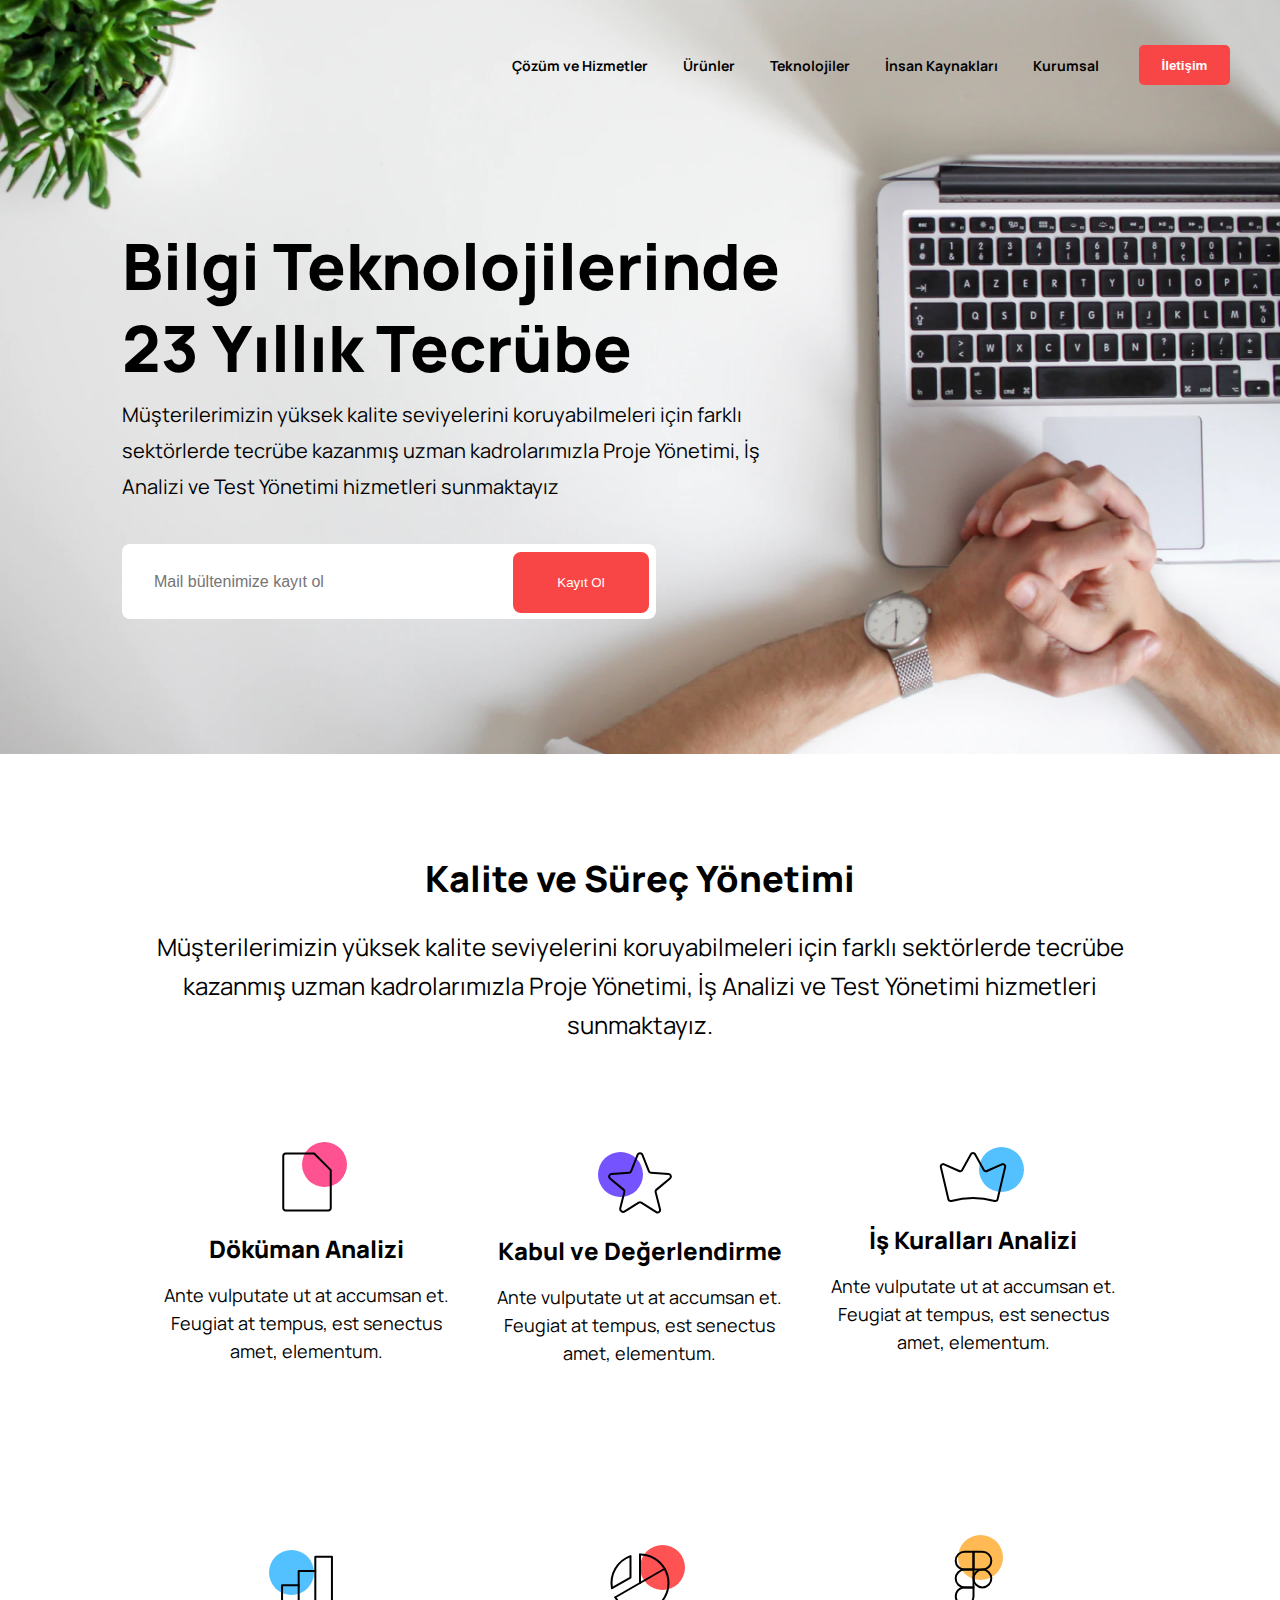
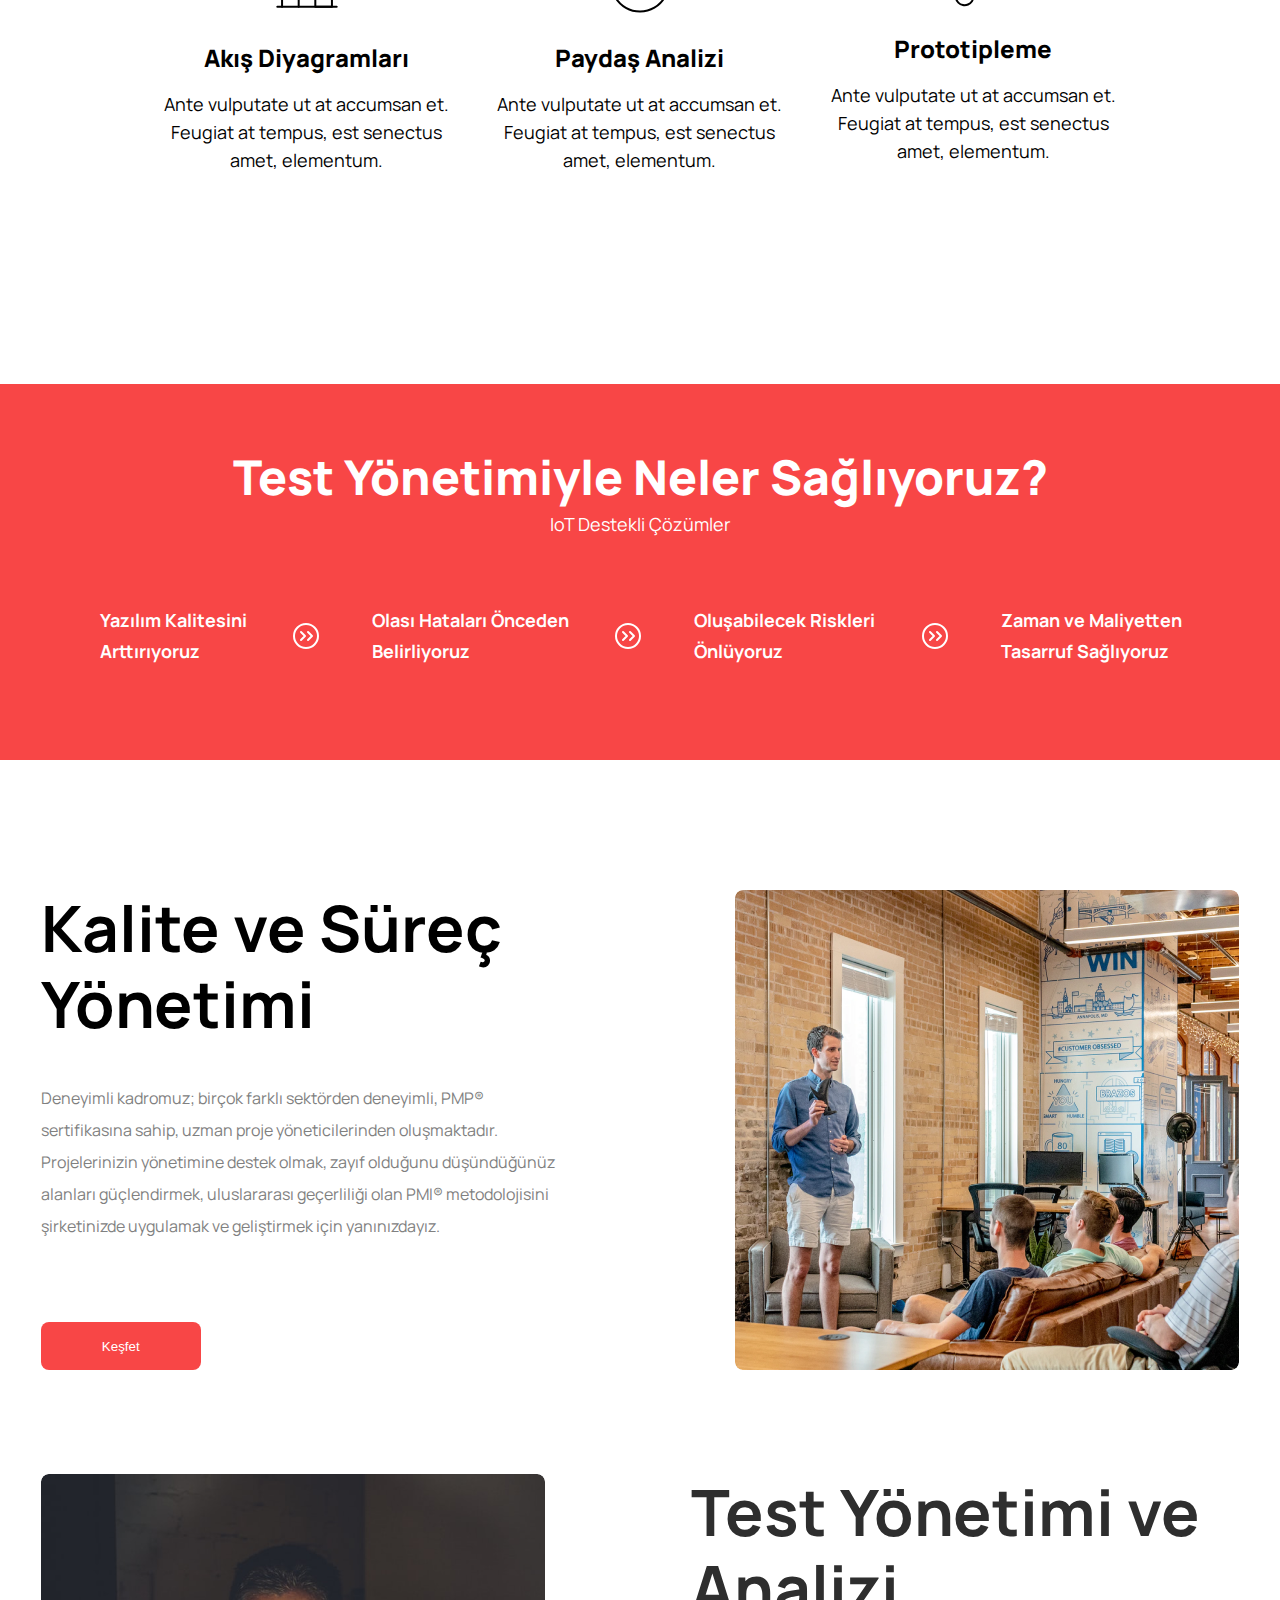
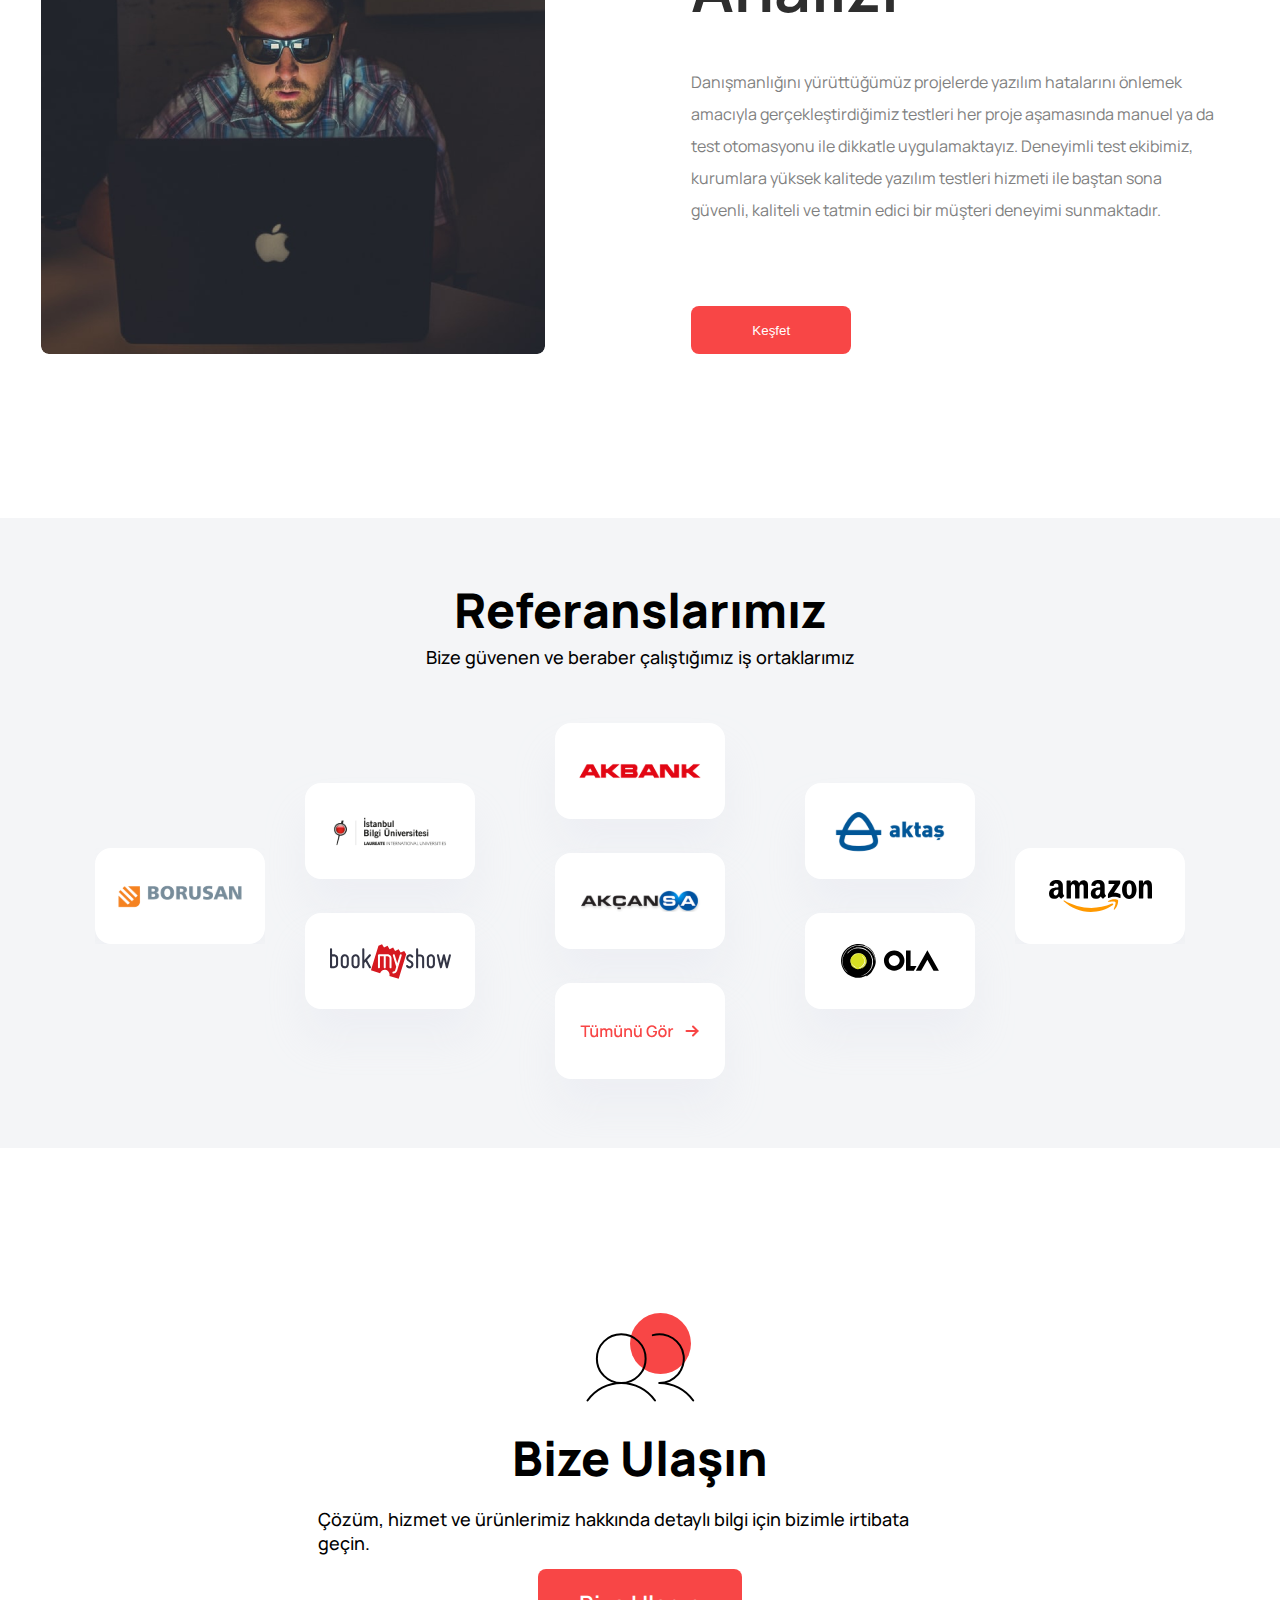
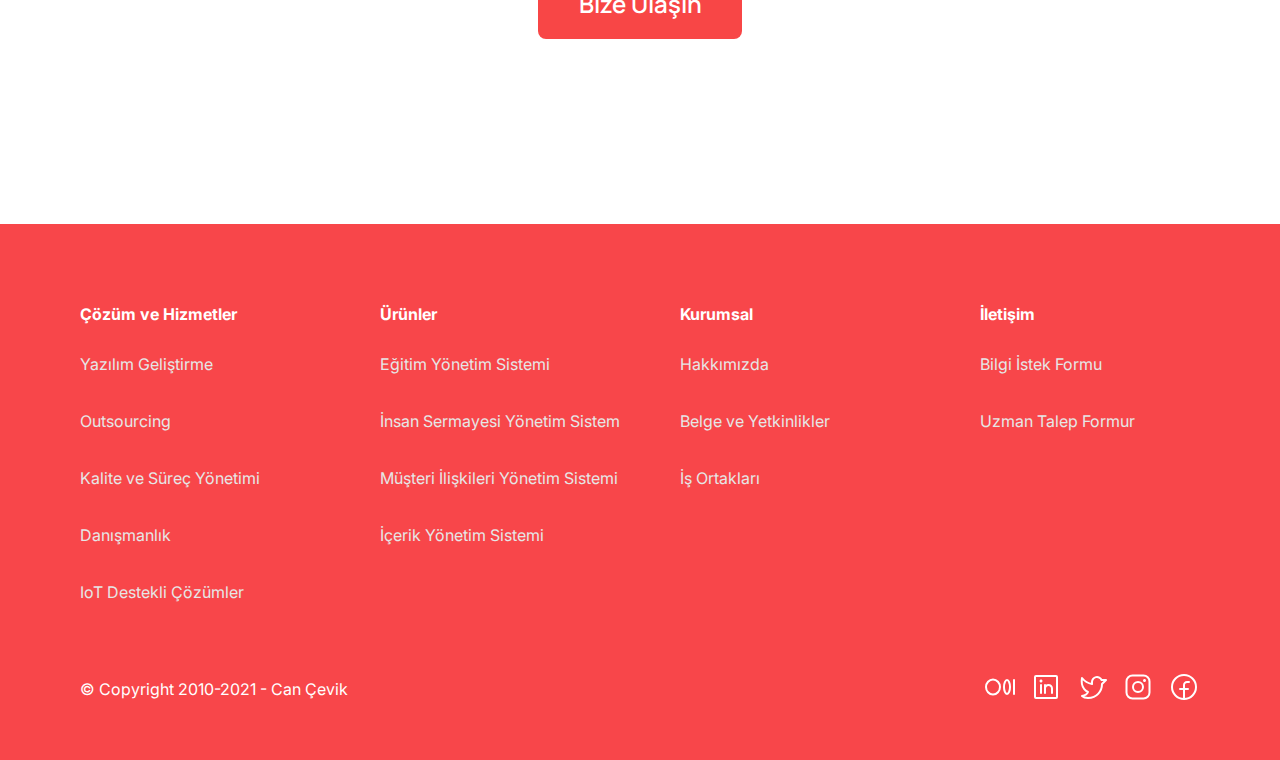
==== commit 106cbf0c: "cleaned css file and fixed adaptation" ====
--- a/index.html
+++ b/index.html
@@ -1,5 +1,5 @@
 <!DOCTYPE html>
-<html lang="en">
+<html lang="tr">
 <head>
     <meta charset="UTF-8">
     <title>Title</title>
@@ -10,11 +10,8 @@
     <link rel="stylesheet" href="style.css">
     <link rel="preconnect" href="https://fonts.googleapis.com">
     <link rel="preconnect" href="https://fonts.gstatic.com" crossorigin>
-    <link href="https://fonts.googleapis.com/css2?family=Manrope:wght@200&display=swap" rel="stylesheet">
-    <link rel="preconnect" href="https://fonts.gstatic.com" crossorigin>
-
-    <link rel="preconnect" href="https://fonts.googleapis.com">
-    <link rel="preconnect" href="https://fonts.gstatic.com" crossorigin>
+    <link href="https://fonts.googleapis.com/css2?family=Manrope:wght@400;500;600;700;800&display=swap" rel="stylesheet">
+    <link href="https://fonts.googleapis.com/css2?family=Inter:wght@400;700&display=swap" rel="stylesheet">
 </head>
 
 <body>
@@ -62,15 +59,15 @@
 </header>
 
 <div>
-    <h1 class="first_block_title">Kalite ve Süreç Yönetimi</h1>
-    <h1 class="first_block_text">Müşterilerimizin yüksek kalite seviyelerini koruyabilmeleri için farklı sektörlerde tecrübe kazanmış uzman kadrolarımızla Proje Yönetimi, İş Analizi ve Test Yönetimi hizmetleri sunmaktayız.</h1>
+    <h1 class="quality_control-title">Kalite ve Süreç Yönetimi</h1>
+    <h1 class="quality_control-text">Müşterilerimizin yüksek kalite seviyelerini koruyabilmeleri için farklı sektörlerde tecrübe kazanmış uzman kadrolarımızla Proje Yönetimi, İş Analizi ve Test Yönetimi hizmetleri sunmaktayız.</h1>
 </div>
 
 <section class="container">
     <div class="section_quality_control">
         <div class="wrapper">
             <div class="wrapper_block">
-                <div>
+                <div class="file_figure">
                     <img class="pink_ball" src="Images/PinkEllipse.svg" alt="">
                     <img class="figure" src="Images/VectorFile.svg" alt="">
                 </div>
@@ -78,7 +75,7 @@
                 <h1 class="wrapper_block_text">Ante vulputate ut at accumsan et. Feugiat at tempus, est senectus amet, elementum.</h1>
             </div>
             <div class="wrapper_block">
-                <div>
+                <div class="figures">
                     <img class="purple_ball" src="Images/PurpleElipse.svg" alt="">
                     <img class="figure" src="Images/VectorStar.svg" alt="">
                 </div>
@@ -86,7 +83,7 @@
                 <h1 class="wrapper_block_text">Ante vulputate ut at accumsan et. Feugiat at tempus, est senectus amet, elementum.</h1>
             </div>
             <div class="wrapper_block">
-                <div>
+                <div class="figures">
                     <img class="blue_ball" src="Images/BlueElipse.svg" alt="">
                     <img class="figure" src="Images/VectorCrown.svg" alt="">
                 </div>
@@ -95,7 +92,7 @@
                 <h1 class="wrapper_block_text">Ante vulputate ut at accumsan et. Feugiat at tempus, est senectus amet, elementum.</h1>
             </div>
             <div class="wrapper_block">
-                <div>
+                <div class="figures">
                     <img class="second_blue_ball" src="Images/BlueElipse.svg" alt="">
                     <img class="figure" src="Images/ChartBar.svg" alt="">
                 </div>
@@ -104,7 +101,7 @@
                 <h1 class="wrapper_block_text">Ante vulputate ut at accumsan et. Feugiat at tempus, est senectus amet, elementum.</h1>
             </div>
             <div class="wrapper_block">
-                <div>
+                <div class="figures">
                     <img class="red_ball" src="Images/RedEllipse.svg" alt="">
                     <img class="figure" src="Images/ChartPieSlice.svg" alt="">
                 </div>
@@ -113,7 +110,7 @@
                 <h1 class="wrapper_block_text">Ante vulputate ut at accumsan et. Feugiat at tempus, est senectus amet, elementum.</h1>
             </div>
             <div class="wrapper_block">
-                <div>
+                <div class="figures">
                     <img class="yellow_ball" src="Images/YellowEllipse.svg" alt="">
                     <img class="figure" src="Images/FigmaLogo.svg" alt="">
                 </div>
@@ -310,11 +307,11 @@
                 <h2 class="footer_text">© Copyright 2010-2021 - Can Çevik</h2>
             </div>
             <div class="social_networks">
-                <img src="Images/MediumLogo.svg" alt="">
-                <img src="Images/LinkedinLogo.svg" alt="">
-                <img src="Images/TwitterLogo.svg" alt="">
-                <img src="Images/InstagramLogo.svg" alt="">
-                <img src="Images/FacebookLogo.svg" alt="">
+                <img class="first_logo" src="Images/MediumLogo.svg" alt="">
+                <img class="logs" src="Images/LinkedinLogo.svg" alt="">
+                <img class="logs" src="Images/TwitterLogo.svg" alt="">
+                <img class="logs" src="Images/InstagramLogo.svg" alt="">
+                <img class="logs" src="Images/FacebookLogo.svg" alt="">
             </div>
         </div>
     </section>
--- a/style.css
+++ b/style.css
@@ -23,7 +23,6 @@
 .hamburger-menu{
     display: none;
 }
-
 .menu__btn {
     align-items: center;
     position: absolute;
@@ -32,7 +31,6 @@
     width: 26px;
     cursor: pointer;
 }
-
 .menu__btn > span,
 .menu__btn > span::before,
 .menu__btn > span::after {
@@ -50,7 +48,6 @@
     content: '';
     top: 8px;
 }
-
 .menu__box {
     text-align: center;
     display: block;
@@ -66,7 +63,6 @@
     background-color: #ECEFF1;
     box-shadow: 1px 0 6px rgba(0, 0, 0, .2);
 }
-
 .menu__item {
     margin-left: 0;
     display: block;
@@ -80,11 +76,9 @@
 .menu__item:hover {
     text-decoration: underline;
 }
-
 #menu__toggle {
     opacity: 0;
 }
-
 #menu__toggle:checked ~ .menu__btn > span {
     transform: rotate(45deg);
 }
@@ -105,8 +99,7 @@
     justify-content: flex-end;
     align-items: center;
     display: flex;
-    padding-top: 50px;
-    height: 15px;
+    padding-top: 45px;
     margin-right: 130px;
 }
 
@@ -128,25 +121,15 @@
     font-size: 14px;
 }
 
-.links{
-    list-style-type: none;
-    font-family: Manrope;
-    font-size: 10px;
-    text-align: center;
-}
-
 .header_button-links{
     background-color: #F84646;
+    font-weight: bold;
     width: 91px;
     height: 40px;
     margin-left: 40px;
-    top: 20px;
     border-radius: 5px;
     color: #FFFFFF;
     border: none;
-    display: flex;
-    flex-direction: row;
-    justify-content: center;
     align-items: center;
     padding: 10px 20px;
 }
@@ -156,29 +139,28 @@
     cursor: pointer;
 }
 
+.header_block{
+    padding-left: 122px;
+    margin-top: 140px;
+}
+
 .header_title{
+    font-family: Manrope;
     width: 665px;
     height: 164px;
-    top: 160px;
-    font-family: Manrope;
-    font-style: normal;
     font-weight: 800;
     font-size: 64px;
     line-height: 82px;
 }
 
 .header_text{
+    font-family: Manrope;
     width: 650px;
     height: 99px;
-
     margin-top: -35px;
-    font-family: Manrope;
-    font-style: normal;
     font-weight: 400;
     font-size: 20px;
     line-height: 36px;
-    letter-spacing: 0.2px;
-    color: #000000;
 }
 
 .input_field{
@@ -188,38 +170,8 @@
     padding-right: 202px;
     width: 300px;
     height: 73px;
-    left: 122px;
     border-radius: 8px;
     border-style: none;
-}
-
-.header_block{
-    padding-left: 122px;
-    margin-top: 140px;
-}
-
-.first_block_title{
-    margin-top: 100px;
-    font-family: Manrope;
-    font-style: normal;
-    font-weight: 800;
-    font-size: 36px;
-    line-height: 49px;
-    text-align: center;
-}
-
-.first_block_text{
-    margin-left: auto;
-    margin-right: auto;
-    text-align: center;
-    width: 994px;
-    height: 109px;
-    font-family: Manrope;
-    font-style: normal;
-    font-weight: normal;
-    font-size: 24px;
-    line-height: 39px;
-    letter-spacing: 0.2px;
 }
 
 .search_button{
@@ -232,7 +184,6 @@
     border: none;
     color: #FFFFFF;
 }
-
 .search_button:hover{
     background: #d44242;
     cursor: pointer;
@@ -243,14 +194,33 @@
     flex-direction: row;
     width: 1200px;
     margin: 0 auto;
-    margin-top: 30px;
+}
+
+.quality_control-title{
+    font-family: Manrope;
+    margin-top: 100px;
+    font-weight: 800;
+    font-size: 36px;
+    line-height: 49px;
+    text-align: center;
+}
+
+.quality_control-text{
+    font-family: Manrope;
+    margin-left: auto;
+    margin-right: auto;
+    text-align: center;
+    width: 994px;
+    height: 109px;
+    font-weight: normal;
+    font-size: 24px;
+    line-height: 39px;
 }
 
 .wrapper {
     margin-top: 100px;
     display: grid;
     grid-template-columns: 1fr 1fr 1fr;
-    grid-column-gap: -20px;
     background: #e3e8e5;
     width: 100%;
     height: 800px;
@@ -258,36 +228,26 @@
 
 .wrapper_block{
     text-align: center;
+    background: white;
+    width: 100%;
+}
+
+.wrapper_block_title{
+    font-family: Manrope;
     margin-left: auto;
     margin-right: auto;
-    background: white;
-    width: 100%;
-    height: auto;
-}
-
-.wrapper_block_title{
-    margin-left: auto;
-    margin-right: auto;
-    width: 284px;
-    height: 31px;
-    font-family: Manrope;
-    font-style: normal;
     font-weight: 800;
     font-size: 24px;
-    line-height: 33px;
 }
 
 .wrapper_block_text{
+    font-family: Manrope;
     margin-left: auto;
     margin-right: auto;
     width: 298px;
-    height: 84px;
-    font-family: Manrope;
-    font-style: normal;
     font-weight: normal;
     font-size: 18px;
     line-height: 28px;
-    letter-spacing: 0.2px;
 }
 
 .figure{
@@ -348,170 +308,132 @@
     height: 376px;
 }
 
-.about-us-title{
-    width: 608px;
-    height: 152px;
-    font-family: Manrope;
-    font-style: normal;
-    font-weight: bold;
-    font-size: 64px;
-    line-height: 76px;
-}
-
 .offers_info{
     width: 100%;
     margin: 0 auto;
 }
 
 .offers-title{
+    font-family: Manrope;
     margin-left: auto;
     margin-right: auto;
     text-align: center;
     padding-top: 60px;
-    width: 836px;
-    height: 64px;
-    font-family: Manrope;
-    font-style: normal;
     font-weight: 800;
     font-size: 48px;
-    line-height: 64px;
-    font-feature-settings: 'liga' off;
     color: #FFFFFF;
 }
 
 .offers-text{
+    font-family: Manrope;
     text-align: center;
     margin-top: -30px;
     margin-left: auto;
     margin-right: auto;
-    width: 836px;
-    height: 32px;
-    font-family: Manrope;
-    font-style: normal;
     font-weight: normal;
     font-size: 18px;
-    line-height: 32px;
-    font-feature-settings: 'liga' off;
     color: #FFFFFF;
 }
 
+.steps{
+    justify-content: center;
+    display: flex;
+    padding-top: 45px;
+    width: 700px;
+    margin: 0 auto;
+}
+
+.first_step{
+    display: flex;
+}
+
 .first_step-title{
-    width: 170px;
+    font-family: Manrope;
+    width: 180px;
+    margin-left: 50px;
+    font-size: 18px;
+    line-height: 31px;
+    color: #FFFFFF;
+}
+
+.second_step{
+    display: flex;
+}
+
+.second_step-title{
+    font-family: Manrope;
+    width: 230px;
+    margin-left: 50px;
+    font-size: 18px;
+    line-height: 31px;
+    color: #FFFFFF;
+}
+
+.third_step{
+    display: flex;
+}
+
+.third_step-title{
+    font-family: Manrope;
+    width: 215px;
     height: 62px;
     margin-left: 50px;
-    font-family: Manrope;
-    font-style: normal;
-    font-weight: bold;
     font-size: 18px;
     line-height: 31px;
-    font-feature-settings: 'liga' off;
     color: #FFFFFF;
 }
 
-.steps{
-    justify-content: center;
-    margin-top: 70px;
-    display: flex;
-}
-
-.first_step{
-    display: flex;
-}
-
-.second_step-title{
+.fourth_step-title{
+    font-family: Manrope;
     width: 230px;
     height: 62px;
     margin-left: 50px;
-    font-family: Manrope;
-    font-style: normal;
-    font-weight: bold;
     font-size: 18px;
     line-height: 31px;
-    font-feature-settings: 'liga' off;
     color: #FFFFFF;
 }
 
-.second_step{
+.circle{
+    padding-left: 10px;
+}
+
+.section-about_us{
     display: flex;
-}
-
-.circle{
-    width: 32px;
-    height: 32px;
-    margin-top: 30px;
-    margin-left: 20px;
-}
-
-.third_step{
-    display: flex;
-}
-
-.third_step-title{
-    width: 200px;
-    height: 62px;
-    margin-left: 50px;
-    font-family: Manrope;
-    font-style: normal;
-    font-weight: bold;
-    font-size: 18px;
-    line-height: 31px;
-    font-feature-settings: 'liga' off;
-    color: #FFFFFF;
-}
-
-.fourth_step-title{
-    width: 230px;
-    height: 62px;
-    margin-left: 50px;
-    font-family: Manrope;
-    font-style: normal;
-    font-weight: bold;
-    font-size: 18px;
-    line-height: 31px;
-    font-feature-settings: 'liga' off;
-    color: #FFFFFF;
+    width: 1200px;
+    margin: 0 auto;
+    margin-top: 130px;
+}
+
+.about-us_block{
+    margin: 0 auto;
 }
 
 .about-us-title{
+    font-family: Manrope;
     margin: 0;
     width: 520px;
     height: 152px;
-    font-family: Manrope;
     font-style: normal;
-    font-weight: bold;
     font-size: 64px;
     line-height: 76px;
 }
 
-.section-about_us{
-    justify-content: space-between;
-    display: flex;
-    flex-direction: row;
-    width: 1200px;
-    margin: 0 auto;
-    margin-top: 130px;
-}
-
-.about-us_block{
-    margin: 0 auto;
-}
-
-.about-testing_block{
-    margin: 0 auto;
-    padding-left: 145px;
-}
-
 .about-us-text{
+    font-family: Manrope;
     margin-top:40px;
     width: 523px;
     height: 160px;
-    font-style: normal;
     font-weight: normal;
     font-size: 16px;
     line-height: 32px;
     color: #808080;
 }
 
+.about-testing_block{
+    margin: 0 auto;
+    padding-left: 145px;
+}
+
 .illustration{
     width: 504px;
     height: 480px;
@@ -528,10 +450,7 @@
 }
 
 .button_find{
-    flex-direction: row;
-    justify-content: center;
     margin-top: 69px;
-    align-items: center;
     width: 160px;
     height: 48px;
     background: #F84646;
@@ -546,16 +465,10 @@
 }
 
 .section-about_testing{
-    justify-content: space-between;
     display: flex;
-    flex-direction: row;
     width: 1200px;
     margin: 0 auto;
     margin-top: 100px;
-}
-
-.about-testing_block{
-    margin: 0 auto;
 }
 
 .illustration2{
@@ -565,11 +478,9 @@
 }
 
 .about-testing-title{
-    margin: 0px;
+    font-family: Manrope;
+    margin: 0;
     width: 548px;
-    height: 152px;
-    font-family: Manrope;
-    font-style: normal;
     font-weight: bold;
     font-size: 64px;
     line-height: 76px;
@@ -577,51 +488,37 @@
 }
 
 .about-testing-text{
+    font-family: Manrope;
     width: 523px;
-    height: 160px;
     margin-top:40px;
-    font-family: Manrope;
-    font-style: normal;
     font-weight: normal;
     font-size: 16px;
     line-height: 32px;
     color: #808080;
 }
 
-
 .services{
     width: 900px;
     margin: 0 auto;
 }
 
 .our_partners{
-    display: flex;
-    flex-direction: column;
     margin-top: 160px;
     height: 630px;
     background: #F4F5F7;
-    color: #18191F;
-}
-
-.steps{
-    padding-top: 45px;
-    width: 700px;
-    margin: 0 auto;
 }
 
 .services-title{
-    margin: 0 auto;
     text-align: center;
     padding-top: 59px;
 }
 
 .services-title h1{
+    font-family: Manrope;
     margin: 0;
-    font-family: Manrope;
     height: 64px;
     font-size: 48px;
     font-weight: 800;
-    line-height: 64px;
 }
 
 .services-text{
@@ -638,6 +535,7 @@
 }
 
 .advertisement{
+    margin-top: 40px;
     display: flex;
     align-items: center;
     justify-content: center;
@@ -656,7 +554,7 @@
 }
 
 .contacts{
-    width: 1200px;
+    width: 100%;
     margin: 0 auto;
 }
 
@@ -676,42 +574,35 @@
 }
 
 .call_us-title{
+    font-family: Manrope;
     margin-top: 10px;
     margin-left: auto;
     margin-right: auto;
     width: 256px;
     height: 32px;
-    font-family: Manrope;
-    font-style: normal;
     font-weight: 800;
     font-size: 48px;
     line-height: 32px;
 }
 
 .call_us-text{
-    margin-top: -15px;
+    font-family: Manrope;
     margin-left: auto;
     margin-right: auto;
     width: 645px;
     height: 32px;
-    font-family: Manrope;
-    font-style: normal;
     font-weight: 500;
     font-size: 18px;
-    line-height: 32px;
 }
 
 .button_call{
-    justify-content: center;
-    align-items: center;
+    font-family: Manrope;
     width: 204px;
     height: 70px;
     color: #FFFFFF;
     background: #F84646;
     border-radius: 8px;
     border: none;
-    font-family: Manrope;
-    font-style: normal;
     font-weight: 600;
     font-size: 24px;
 }
@@ -731,7 +622,6 @@
     background: #F8464A;
     height: 536px;
     margin-top: 185px;
-    width: 100%;
 }
 
 .section_footer{
@@ -747,27 +637,21 @@
 
 .text_links li{
     margin-top: 24px;
-}
-
-.link_block h2{
-    font-family: Inter;
-    font-style: normal;
-    font-weight: bold;
-    font-size: 16px;
-    line-height: 24px;
-    color: #FFFFFF;
-    margin-top: 80px;
-}
-.footer_links li{
-    list-style-type: none;
     font-size: 16px;
     font-weight: 400;
     line-height: 32px;
 }
 
+.link_block h2{
+    font-family: Inter;
+    font-weight: bold;
+    font-size: 16px;
+    color: #FFFFFF;
+    margin-top: 80px;
+}
+
 .text{
     font-family: Inter;
-    font-style: normal;
     font-weight: normal;
     font-size: 16px;
     line-height: 32px;
@@ -784,10 +668,9 @@
 }
 
 .footer_text{
+    font-family: Inter;
     width: 400px;
     height: 32px;
-    font-family: Inter;
-    font-style: normal;
     font-weight: normal;
     font-size: 16px;
     line-height: 32px;
@@ -807,7 +690,7 @@
     opacity: 0.33;
 }
 
-.social_networks img{
+.logs{
     padding-left: 10px;
 }
 
@@ -827,24 +710,43 @@
     .footer{
         box-sizing: border-box;
     }
+
     .section_footer{
         width: 100%;
         padding-left: 80px;
         box-sizing: border-box;
     }
+
     .lower_footer{
         padding-left: 80px;
         padding-right: 80px;
         width: 100%;
         box-sizing: border-box;
+        align-items: center;
     }
 
     .social_networks{
-
         margin-left: auto;
     }
 }
 
+@media only screen and (max-width: 1230px){
+    .section-about_us{
+        width: 1100px;
+    }
+
+    .first_illustration{
+        padding-left: 50px;
+    }
+
+    .section-about_testing{
+        width: 1100px;
+    }
+
+    .about-testing_block{
+        padding-left: 50px;
+    }
+}
 
 @media only screen and (max-width: 1100px){
 
@@ -869,6 +771,7 @@
     .second_img img{
         max-width: 210px;
     }
+
     .third_img{
         max-width: 170px;
     }
@@ -876,6 +779,7 @@
     .third_img img{
         max-width: 210px;
     }
+
     .fourth_img{
         max-width: 170px;
     }
@@ -890,26 +794,25 @@
     }
 
     .header_section{
-        width: 950px;
+        width: 100%;
     }
 
     .header_links ul{
-        margin-right: 0;
+        margin-right: 50px;
     }
 
     .header_block{
-        padding-left: 30px;
+        padding-left: 100px;
     }
 
     .header_title{
-        width: 665px;
+        width: 650px;
         height: 147px;
         font-size: 56px;
     }
 
     .header_text{
         width: 565px;
-        height: 99px;
         font-size: 16px;
     }
 
@@ -921,15 +824,9 @@
     .search_button{
         left: -127px;
         width: 114px;
-        height: 61px;
-    }
-
-    .aboutTitle{
-        margin-right: 15px;
-        margin-left: 15px;
-    }
-
-    .first_block_text{
+    }
+
+    .quality_control-text{
         width: 100%;
         height: 170px;
     }
@@ -939,52 +836,52 @@
         margin-top: 0;
     }
     .wrapper{
-        display: grid;
+        margin-top: 0;
         grid-template-columns: 1fr 1fr;
-    }
-
-    .section_offers{
-        width: 100%;
     }
     .offers{
         height: 300px;
     }
     .steps{
-        padding-top: 0;
+        padding-top: 30px;
+    }
+
+    .offers-title{
+        padding-top: 40px;
     }
 
     .first_step{
-        width: 230px;
+        width: 210px;
     }
     .first_step-title{
-        width: 129px;
+        width: 140px;
         height: 52px;
         font-size: 14px;
         margin-left: 0;
     }
 
     .second_step-title{
-        width: 129px;
+        width: 185px;
         height: 52px;
         font-size: 14px;
-        margin-left: 60px;
+        margin-left: 0;
     }
 
     .third_step-title{
-        width: 129px;
+        width: 175px;
         height: 52px;
         font-size: 14px;
-        margin-left: 60px;
+        margin-left: 30px;
     }
     .fourth_step-title{
-        width: 129px;
+        width: 141px;
         height: 52px;
         font-size: 14px;
-        margin-left: 60px;
+        margin-left: 30px;
     }
 
     .circle{
-        margin-left: 50px;
+
     }
 
     .section-about_us{
@@ -997,7 +894,6 @@
 
     .about-testing_block{
         width: 400px;
-        margin-left: 0;
         padding-left: 0;
     }
 
@@ -1047,73 +943,54 @@
         height: 171px;
     }
 
-
     .contacts{
         width: 100%;
     }
 
     .footer{
-        height: 536px;
         width: 100%;
         margin-top: 93px;
     }
 
     .section_footer{
         padding-left: 30px;
-        width: 100%;
-        grid-template-columns: 1fr 1fr 1fr 1fr;
-    }
-
-    .title2{
-        margin-top: 80px;
-    }
-
-    .title2 h2{
-        font-family: Inter;
-        font-style: normal;
-        font-weight: bold;
-        font-size: 16px;
-        line-height: 21px;
-        color: #FFFFFF;
-        margin-top: 0;
     }
 
     .lower_footer{
         padding-left: 30px;
-        width: 100%;
-        display: flex;
         margin-top: 40px;
         justify-content: space-between;
     }
 
     .footer_text{
         width: 277px;
-        height: 32px;
-        font-size: 16px;
-        line-height: 32px;
         margin: 0;
     }
 
     .lower_footer-text{
-
         margin-top: 0;
-
-    }
-
-    .social_networks{
-        margin-left: auto;
-
-    }
-
-    .social_networks img{
-        padding-left: 10px;
-    }
-
+    }
+}
+
+@media only screen and (max-width: 890px){
+    li a{
+        margin-left: 30px;
+    }
+
+    .header_links ul{
+        margin-right: 30px;
+    }
+
+    .header_button-links{
+        margin-left: 30px;
+    }
 }
 
 /*adaptation for IPad*/
-
-@media only screen and (max-width: 812px){
+@media only screen and (max-width: 817px){
+    .first_logo{
+        margin-left: 10px;
+    }
 
     .advertisement{
         margin-top: 10px;
@@ -1147,7 +1024,6 @@
     }
 
     .header_button-links{
-        display: flex;
         position: absolute;
         top: 25px;
         right: 25px;
@@ -1174,7 +1050,7 @@
     }
 
     .header_block{
-        margin-top: 40px;
+        margin-top: 120px;
         padding-left: 0;
     }
 
@@ -1217,18 +1093,8 @@
         margin-left: 15px;
     }
 
-    .first_block_text{
-        width: 100%;
-        height: 170px;
-    }
-
-
-    .section_quality_control{
-        width: 100%;
-        margin-top: 0;
-    }
     .wrapper{
-        display: grid;
+        margin-top: 30px;
         grid-template-columns: 1fr 1fr;
     }
 
@@ -1246,28 +1112,23 @@
         height: 94px;
         font-size: 42px;
         line-height: 47px;
-        text-align: center;
     }
 
     .offers-text{
         width: 190px;
         height: 32px;
-        font-size: 18px;
         line-height: 32px;
-        text-align: center;
     }
 
     .steps{
         padding-top: 20px;
         width: 100%;
-        display: flex;
         flex-direction: column;
         align-items: center;
     }
 
     .first_step{
-        width: 370px;
-        display: flex;
+        width: 300px;
         flex-direction: column;
         align-items: center;
     }
@@ -1304,14 +1165,12 @@
     }
 
     .second_step{
-        display: flex;
         flex-direction: column;
         align-items: center;
         margin-top: 20px;
     }
 
     .third_step{
-        display: flex;
         flex-direction: column;
         align-items: center;
         margin-top: 20px;
@@ -1333,18 +1192,12 @@
     /*fourth block*/
     .section-about_us{
         margin-top: 65px;
-        display: flex;
         flex-direction: column;
-        width: 100%;
     }
 
     .about-us_block{
         width: 550px;
         order: 2;
-    }
-
-    .first_illustration{
-        padding-left: 0;
     }
 
     .illustration{
@@ -1362,13 +1215,10 @@
     .about-us-text{
         width: 550px;
         height: 150px;
-        font-family: Manrope;
-        font-style: normal;
-        font-weight: normal;
-        font-size: 14px;
         line-height: 28px;
         text-align: center;
     }
+
     .button_find{
         font-size: 23px;
         margin-top: 0;
@@ -1377,15 +1227,12 @@
     }
 
     .section-about_testing{
-        display: flex;
         flex-direction: column;
-        width: 100%;
     }
 
     .about-testing_block{
         width: 550px;
         order: 1;
-        padding-left: 0;
         margin-left: auto;
     }
 
@@ -1409,26 +1256,20 @@
     .second_img{
         max-width: 300px;
     }
+
     .third_img{
         max-width: 300px;
     }
+
     .fourth_img{
         max-width: 300px;
     }
-
 
     .about-testing-text{
         width: 550px;
         height: 170px;
-        font-family: Manrope;
-        font-style: normal;
-        font-weight: normal;
-        font-size: 14px;
         line-height: 28px;
         text-align: center;
-    }
-    .contacts{
-        width: 100%;
     }
 
     .call_us-text{
@@ -1486,8 +1327,6 @@
     /*footer adaptation*/
     .footer{
         height: 800px;
-        width: 100%;
-        margin-top: 93px;
     }
 
     .section_footer{
@@ -1496,23 +1335,8 @@
         grid-template-columns: 1fr 1fr;
     }
 
-    .title2{
-        margin-top: 80px;
-    }
-
-    .title2 h2{
-        font-family: Inter;
-        font-style: normal;
-        font-weight: bold;
-        font-size: 16px;
-        line-height: 21px;
-        color: #FFFFFF;
-        margin-top: 0;
-    }
-
     .lower_footer{
         width: 610px;
-        display: flex;
         margin-top: 15px;
         padding-left: 0;
         padding-right: 0;
@@ -1521,14 +1345,10 @@
     .footer_text{
         width: 277px;
         height: 32px;
-        font-size: 16px;
-        line-height: 32px;
-        margin: 0;
     }
 
     .lower_footer-text{
         margin-left: 80px;
-        margin-top: 0;
         order: 2;
     }
 
@@ -1536,15 +1356,10 @@
         margin-left: 0;
         order: 1;
     }
-
-    .social_networks img{
-        padding-left: 10px;
-    }
 }
 
 /*adaptation for phone*/
 @media only screen and (max-width: 615px) {
-
     .about-us_block{
         width: 338px;
     }
@@ -1563,17 +1378,7 @@
         padding-left: 0;
     }
 
-    .input_field{
-        padding-left: 21px;
-        width: 150px;
-        height: 60px;
-        padding-right: 164px;
-        font-size: 14px;
-    }
-
     .header_image{
-        background-size: cover;
-        background: url(Images/Rectangle1.png) no-repeat center center;
         height: 601px;
     }
 
@@ -1590,21 +1395,11 @@
     }
 
     .header_button-links{
-        display: flex;
         position: absolute;
-        top: 25px;
-        right: 25px;
-        font-weight: bold;
-        font-size: 14px;
     }
 
     .header_links ul{
         display: none;
-    }
-
-    .header_block{
-        margin-top: 40px;
-        padding-left: 0;
     }
 
     .header_title{
@@ -1618,10 +1413,7 @@
     }
 
     .header_text{
-        width: 335px;
-        height: 87px;
         font-size: 12px;
-        line-height: 23px;
         text-align: center;
         margin-top: 30px;
         padding-left: 0;
@@ -1629,101 +1421,70 @@
 
     .search_button{
         top: -57px;
-        width: 90px;
-        height: 50px;
         left: 115px;
         margin-left: 0;
     }
 
-    /*first block adaptation*/
-    .first_block_title{
+    .quality_control-title{
+        margin-left: auto;
+        margin-right: auto;
+        margin-top: 60px;
         width: 286px;
         height: 31px;
-        font-weight: 800;
         font-size: 24px;
         line-height: 33px;
     }
 
-    .first_block_text{
+    .quality_control-text{
         width: 334px;
         height: 109px;
         font-size: 12px;
         line-height: 22px;
     }
 
-    .first_block_title{
-        margin-top: 60px;
-        width: 286px;
-        height: 31px;
-        margin-left: auto;
-        margin-right: auto;
-        font-size: 24px;
-    }
-
     .wrapper {
-        display: grid;
+        margin-top: 0;
         grid-template-columns: 1fr;
     }
 
+
+    .file_figure{
+        padding-top: 40px;
+    }
+    .figures{
+        padding-top: 70px;
+    }
+
+
     .section_quality_control{
+        height: 1850px;
         width: 335px;
     }
 
     .wrapper_block_title{
         width: 284px;
         height: 31px;
-        font-weight: 800;
-        font-size: 24px;
         line-height: 33px;
     }
 
     .wrapper_block_text{
-        width: 298px;
         height: 84px;
-        font-size: 18px;
-        line-height: 28px;
-        margin-top: 2px;
-    }
-
-    /*Red background adaptation*/
+    }
+
     .offers{
-        margin-top: 700px;
-        height: 880px;
+        height: 930px;
     }
 
     .offers-title{
-        padding-top: 40px;
         width: 335px;
-        height: 94px;
         font-size: 36px;
-        line-height: 47px;
-        text-align: center;
     }
 
     .offers-text{
-        width: 190px;
-        height: 32px;
         font-size: 14px;
-        line-height: 32px;
-        text-align: center;
-    }
-
-    .steps{
-        width: 100%;
-        display: flex;
-        flex-direction: column;
-        align-items: center;
-    }
-
-    .first_step{
-        display: flex;
-        flex-direction: column;
-        align-items: center;
     }
 
     .first_step-title{
-        margin: 0;
-        text-align: center;
         font-size: 18px;
         width: 200px;
     }
@@ -1732,55 +1493,36 @@
         width: 200px;
         height: 52px;
         font-size: 18px;
-        text-align: center;
-        margin-left: 0;
     }
 
     .third_step-title{
         width: 200px;
         height: 52px;
         font-size: 18px;
-        text-align: center;
-        margin-left: 0;
     }
 
     .fourth_step-title{
         width: 200px;
         height: 52px;
         font-size: 18px;
-        text-align: center;
-        margin-left: 0;
     }
 
     .second_step{
-        display: flex;
-        flex-direction: column;
-        align-items: center;
         margin-top: 44px;
     }
 
     .third_step{
         margin-top: 44px;
-        display: flex;
-        flex-direction: column;
-        align-items: center;
     }
 
     .fourth_step{
         margin-top: 44px;
-        display: flex;
-        flex-direction: column;
     }
 
     .circle{
-        transform: rotate(90deg);
         margin-top: 44px;
-        margin-right: auto;
-        margin-left: auto;
-    }
-
-
-    /*fourth block adaptation*/
+    }
+
     .section-about_us{
         margin-top: 90px;
         display: flex;
@@ -1788,16 +1530,7 @@
         width: 100%;
     }
 
-    .about-us_block{
-        order: 2;
-    }
-
-    .first_illustration{
-        padding-left: 0;
-    }
-
     .illustration{
-        order: 1;
         width: 335px;
         height: 312px;
     }
@@ -1806,23 +1539,12 @@
         padding-top: 30px;
         width: 335px;
         height: 83px;
-        font-family: Manrope;
-        font-style: normal;
-        font-weight: bold;
-        font-size: 36px;
         line-height: 41px;
-        text-align: center;
     }
 
     .about-us-text{
         width: 336px;
         height: 200px;
-        font-family: Manrope;
-        font-style: normal;
-        font-weight: normal;
-        font-size: 14px;
-        line-height: 28px;
-        text-align: center;
     }
 
     .button_find{
@@ -1831,23 +1553,7 @@
         height: 48px;
     }
 
-    .section-about_testing{
-        display: flex;
-        flex-direction: column;
-        width: 100%;
-    }
-
-    .about-testing_block{
-        order: 1;
-        padding-left: 0;
-    }
-
-    .second_illustration{
-        padding-left: 0;
-    }
-
     .illustration2{
-        order: 2;
         width: 335px;
         height: 312px;
     }
@@ -1856,23 +1562,12 @@
         padding-top: 30px;
         width: 335px;
         height: 83px;
-        font-family: Manrope;
-        font-style: normal;
-        font-weight: bold;
-        font-size: 36px;
         line-height: 41px;
-        text-align: center;
     }
 
     .about-testing-text{
         width: 336px;
         height: 200px;
-        font-family: Manrope;
-        font-style: normal;
-        font-weight: normal;
-        font-size: 14px;
-        line-height: 28px;
-        text-align: center;
     }
 
     .services{
@@ -1892,14 +1587,8 @@
         text-align: center;
     }
 
-    .advertisement{
-        flex-direction: column;
-    }
-
     .our_partners{
-        width: 100%;
         height: 1000px;
-        margin-top: 90px;
     }
 
     .fourth_img{
@@ -1908,10 +1597,6 @@
 
     .fifth_img{
         display: none;
-    }
-
-    .contacts{
-        width: 100%;
     }
 
     .red_ellipse {
@@ -1923,22 +1608,14 @@
     .call_us-title{
         width: 192px;
         height: 32px;
-        font-family: Manrope;
-        font-style: normal;
-        font-weight: 800;
         font-size: 36px;
-        line-height: 32px;
     }
 
     .call_us-text{
         width: 335px;
         height: 50px;
-        font-family: Manrope;
-        font-style: normal;
-        font-weight: 500;
         font-size: 14px;
         line-height: 25px;
-        text-align: center;
     }
 
     .users_img{
@@ -1948,15 +1625,12 @@
     .button_call{
         width: 124px;
         height: 42px;
-        font-weight: 600;
         font-size: 16px;
         line-height: 20px;
     }
 
     .footer{
         height: 1440px;
-        width: 100%;
-        margin-top: 93px;
     }
 
     .section_footer{
@@ -1964,45 +1638,19 @@
         grid-template-columns: 1fr;
     }
 
-    .title2{
-        margin-top: 40px;
-    }
-
-    .title2 h2{
-        font-family: Inter;
-        font-style: normal;
-        font-weight: bold;
-        font-size: 16px;
-        line-height: 21px;
-        color: #FFFFFF;
-        margin-top: 0;
-    }
-
     .lower_footer{
         width: 335px;
         flex-direction: column;
-        margin-top: 15px;
-    }
-
-    .footer_text{
-        width: 277px;
-        height: 32px;
-        font-size: 16px;
-        line-height: 32px;
+        margin: 0 auto;
+        align-items: flex-start;
     }
 
     .lower_footer-text{
-        margin-left: 10px;
+        margin-left: 5px;
         margin-top: 45px;
-        order: 2;
-    }
-
-    .social_networks{
+    }
+
+    .first_logo{
         margin-left: 0;
-        order: 1;
-    }
-
-    .social_networks img{
-        padding-left: 10px;
     }
 }